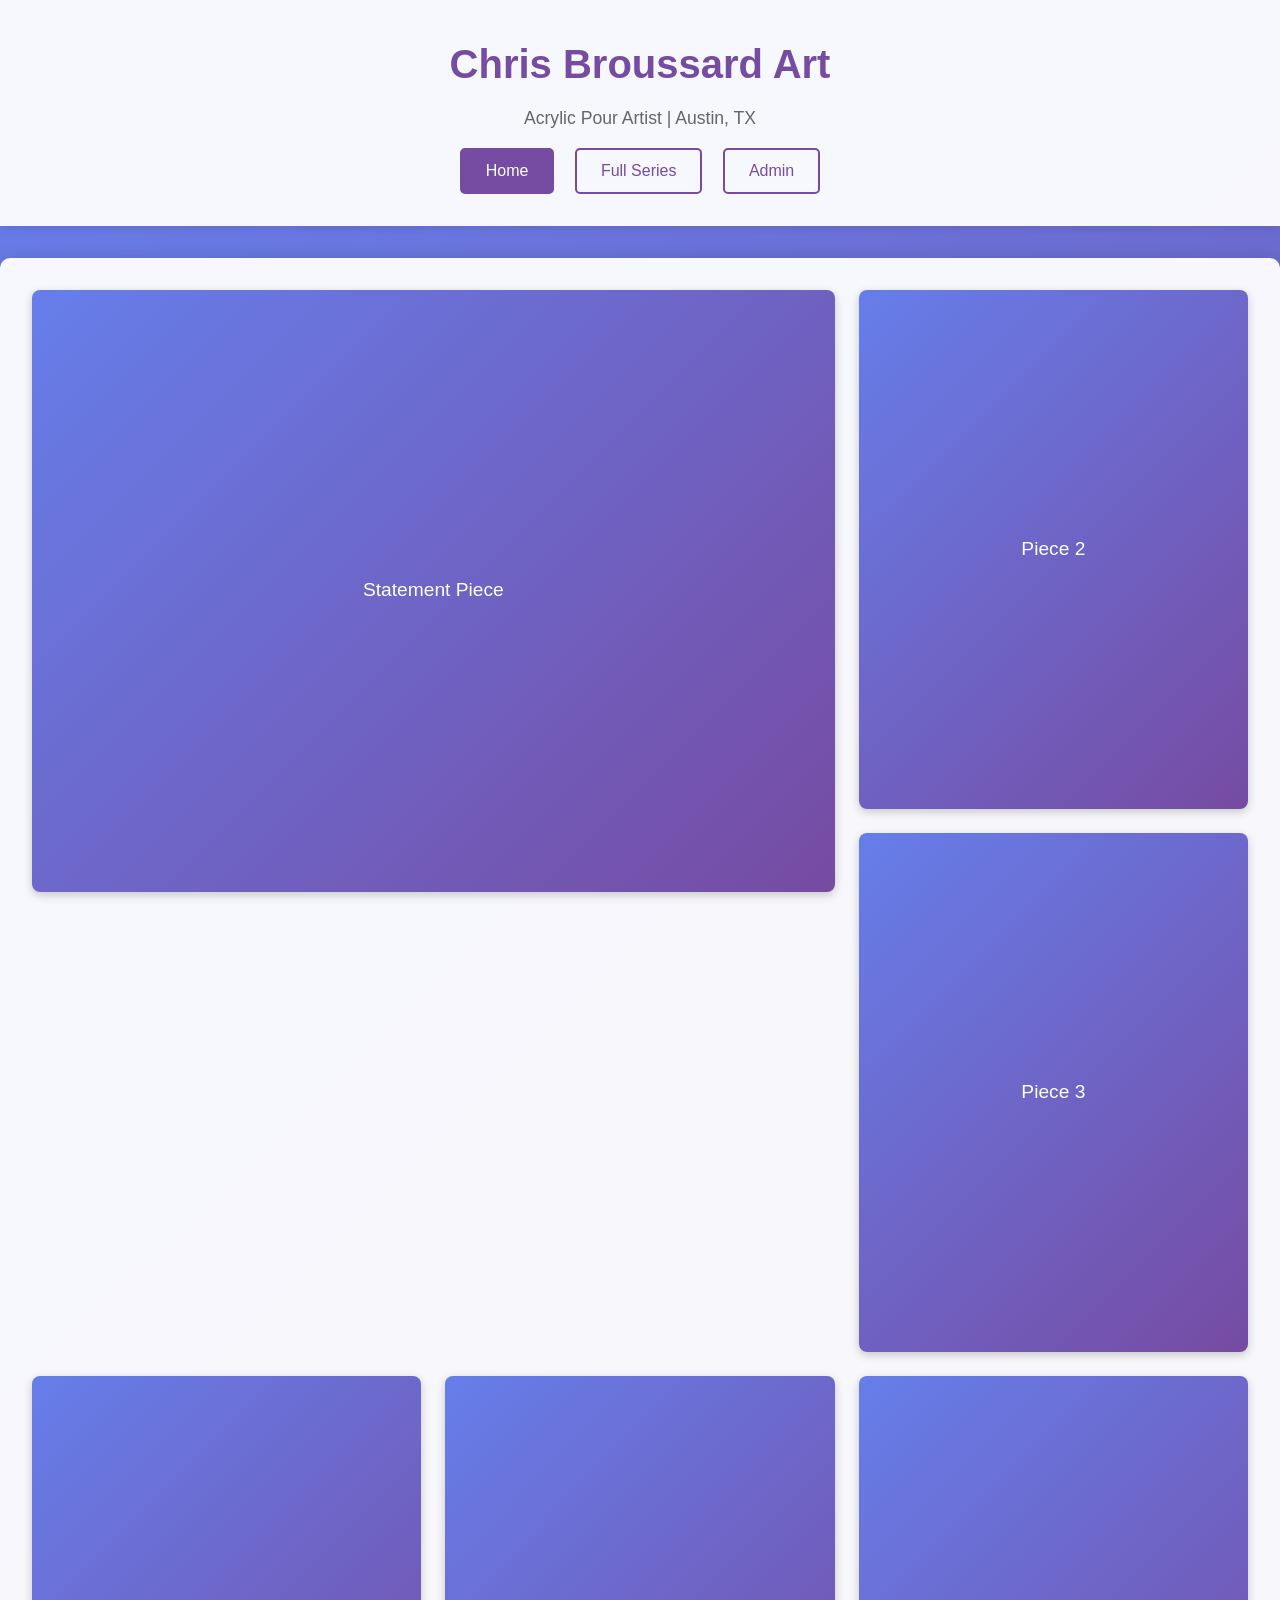
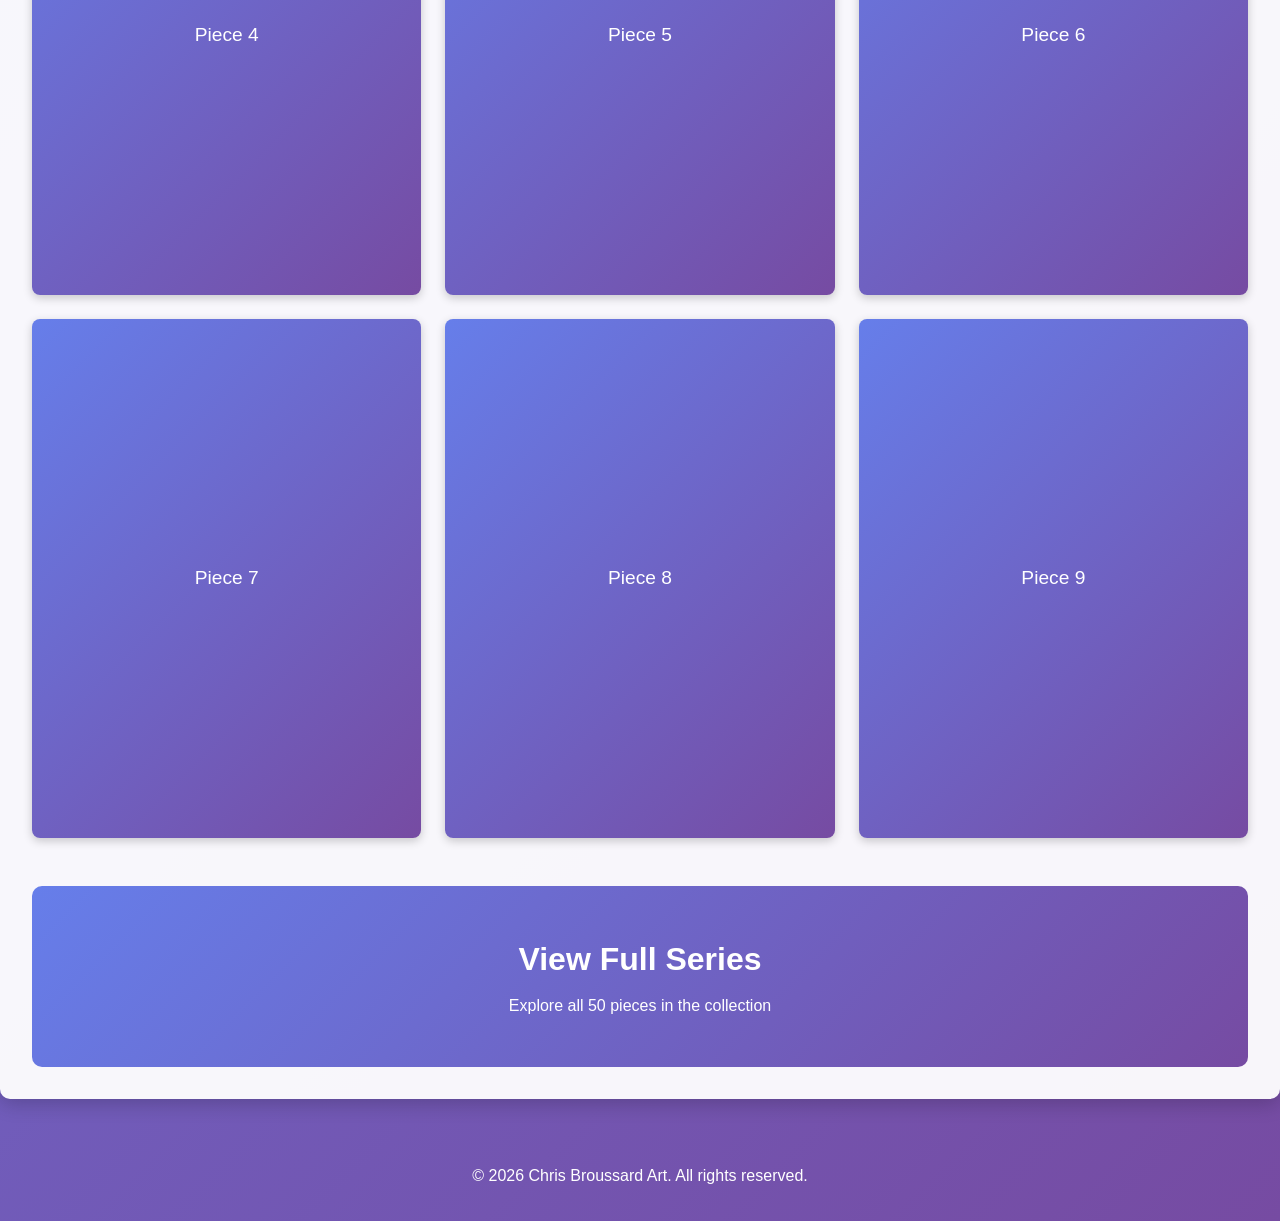
==== index.html @ 82be9b54 "Create complete art portfolio website with admin panel Co-authored-by: chriswbroussard-droid <238557" ====
<!DOCTYPE html>
<html lang="en">
<head>
    <meta charset="UTF-8">
    <meta name="viewport" content="width=device-width, initial-scale=1.0">
    <title>Chris Broussard Art - Acrylic Pours</title>
    <link rel="stylesheet" href="styles.css">
</head>
<body>
    <header>
        <h1>Chris Broussard Art</h1>
        <p class="subtitle">Acrylic Pour Artist | Austin, TX</p>
        <nav>
            <a href="index.html" class="active">Home</a>
            <a href="series.html">Full Series</a>
            <a href="admin.html">Admin</a>
        </nav>
    </header>

    <main class="landing-page">
        <section class="gallery">
            <!-- Statement piece - larger slot -->
            <div class="art-slot statement-piece" id="art-0">
                <div class="placeholder">
                    <span>Statement Piece</span>
                </div>
            </div>

            <!-- Eight regular slots -->
            <div class="art-slot" id="art-1">
                <div class="placeholder">
                    <span>Piece 2</span>
                </div>
            </div>
            <div class="art-slot" id="art-2">
                <div class="placeholder">
                    <span>Piece 3</span>
                </div>
            </div>
            <div class="art-slot" id="art-3">
                <div class="placeholder">
                    <span>Piece 4</span>
                </div>
            </div>
            <div class="art-slot" id="art-4">
                <div class="placeholder">
                    <span>Piece 5</span>
                </div>
            </div>
            <div class="art-slot" id="art-5">
                <div class="placeholder">
                    <span>Piece 6</span>
                </div>
            </div>
            <div class="art-slot" id="art-6">
                <div class="placeholder">
                    <span>Piece 7</span>
                </div>
            </div>
            <div class="art-slot" id="art-7">
                <div class="placeholder">
                    <span>Piece 8</span>
                </div>
            </div>
            <div class="art-slot" id="art-8">
                <div class="placeholder">
                    <span>Piece 9</span>
                </div>
            </div>
        </section>

        <section class="series-cta">
            <a href="series.html" class="series-link">
                <h2>View Full Series</h2>
                <p>Explore all 50 pieces in the collection</p>
            </a>
        </section>
    </main>

    <footer>
        <p>&copy; 2026 Chris Broussard Art. All rights reserved.</p>
    </footer>

    <script src="gallery.js"></script>
</body>
</html>
---- styles.css ----
/* Global Styles */
* {
    margin: 0;
    padding: 0;
    box-sizing: border-box;
}

body {
    font-family: 'Segoe UI', Tahoma, Geneva, Verdana, sans-serif;
    line-height: 1.6;
    color: #333;
    background: linear-gradient(135deg, #667eea 0%, #764ba2 100%);
    min-height: 100vh;
}

header {
    background: rgba(255, 255, 255, 0.95);
    padding: 2rem;
    text-align: center;
    box-shadow: 0 2px 10px rgba(0,0,0,0.1);
}

header h1 {
    font-size: 2.5rem;
    color: #764ba2;
    margin-bottom: 0.5rem;
}

header .subtitle {
    font-size: 1.1rem;
    color: #666;
    margin-bottom: 1rem;
}

nav {
    margin-top: 1rem;
}

nav a {
    display: inline-block;
    padding: 0.5rem 1.5rem;
    margin: 0 0.5rem;
    text-decoration: none;
    color: #764ba2;
    border: 2px solid #764ba2;
    border-radius: 5px;
    transition: all 0.3s ease;
}

nav a:hover,
nav a.active {
    background: #764ba2;
    color: white;
}

main {
    max-width: 1400px;
    margin: 2rem auto;
    padding: 2rem;
    background: rgba(255, 255, 255, 0.95);
    border-radius: 10px;
    box-shadow: 0 5px 20px rgba(0,0,0,0.2);
}

footer {
    text-align: center;
    padding: 2rem;
    color: white;
    margin-top: 2rem;
}

/* Landing Page Gallery */
.landing-page .gallery {
    display: grid;
    grid-template-columns: repeat(3, 1fr);
    gap: 1.5rem;
    margin-bottom: 2rem;
}

.art-slot {
    position: relative;
    aspect-ratio: 3/4;
    background: #f0f0f0;
    border-radius: 8px;
    overflow: hidden;
    box-shadow: 0 3px 10px rgba(0,0,0,0.2);
    transition: transform 0.3s ease;
    cursor: pointer;
}

.art-slot:hover {
    transform: translateY(-5px);
    box-shadow: 0 5px 20px rgba(0,0,0,0.3);
}

.art-slot.statement-piece {
    grid-column: 1 / 3;
    grid-row: 1 / 3;
    aspect-ratio: 4/3;
}

.art-slot img {
    width: 100%;
    height: 100%;
    object-fit: cover;
}

.art-slot .placeholder {
    width: 100%;
    height: 100%;
    display: flex;
    align-items: center;
    justify-content: center;
    background: linear-gradient(135deg, #667eea 0%, #764ba2 100%);
    color: white;
    font-size: 1.2rem;
}

.art-slot .art-info {
    position: absolute;
    bottom: 0;
    left: 0;
    right: 0;
    background: rgba(0,0,0,0.8);
    color: white;
    padding: 1rem;
    transform: translateY(100%);
    transition: transform 0.3s ease;
}

.art-slot:hover .art-info {
    transform: translateY(0);
}

.art-info h3 {
    font-size: 1.1rem;
    margin-bottom: 0.3rem;
}

.art-info p {
    font-size: 0.9rem;
    color: #ddd;
}

/* Series CTA */
.series-cta {
    text-align: center;
    margin-top: 3rem;
}

.series-link {
    display: block;
    padding: 3rem;
    background: linear-gradient(135deg, #667eea 0%, #764ba2 100%);
    color: white;
    text-decoration: none;
    border-radius: 10px;
    transition: transform 0.3s ease;
}

.series-link:hover {
    transform: scale(1.02);
}

.series-link h2 {
    font-size: 2rem;
    margin-bottom: 0.5rem;
}

/* Series Page */
.series-page h2 {
    text-align: center;
    color: #764ba2;
    margin-bottom: 2rem;
    font-size: 2rem;
}

.series-gallery {
    display: grid;
    grid-template-columns: repeat(5, 1fr);
    gap: 1rem;
}

.series-gallery .art-slot {
    aspect-ratio: 1;
}

/* Admin Page */
.login-section {
    max-width: 400px;
    margin: 0 auto;
}

.login-box {
    background: white;
    padding: 2rem;
    border-radius: 10px;
}

.login-box h2 {
    color: #764ba2;
    margin-bottom: 1.5rem;
    text-align: center;
}

.form-group {
    margin-bottom: 1.5rem;
}

.form-group label {
    display: block;
    margin-bottom: 0.5rem;
    color: #333;
    font-weight: 500;
}

.form-group input,
.form-group textarea,
.form-group select {
    width: 100%;
    padding: 0.75rem;
    border: 1px solid #ddd;
    border-radius: 5px;
    font-size: 1rem;
}

.form-group input:focus,
.form-group textarea:focus {
    outline: none;
    border-color: #764ba2;
}

.form-group small {
    display: block;
    margin-top: 0.5rem;
    color: #666;
    font-size: 0.85rem;
}

.form-row {
    display: grid;
    grid-template-columns: 1fr 1fr;
    gap: 1rem;
}

.btn-primary {
    width: 100%;
    padding: 1rem;
    background: #764ba2;
    color: white;
    border: none;
    border-radius: 5px;
    font-size: 1rem;
    cursor: pointer;
    transition: background 0.3s ease;
}

.btn-primary:hover {
    background: #667eea;
}

.btn-secondary {
    padding: 0.5rem 1.5rem;
    background: #666;
    color: white;
    border: none;
    border-radius: 5px;
    cursor: pointer;
    transition: background 0.3s ease;
}

.btn-secondary:hover {
    background: #444;
}

.error-message {
    color: #d32f2f;
    margin-top: 1rem;
    text-align: center;
}

.login-hint {
    text-align: center;
    margin-top: 1rem;
    color: #666;
    font-size: 0.9rem;
}

/* Admin Panel */
.admin-panel {
    max-width: 800px;
    margin: 0 auto;
}

.admin-header {
    display: flex;
    justify-content: space-between;
    align-items: center;
    margin-bottom: 2rem;
}

.admin-header h2 {
    color: #764ba2;
}

.upload-section {
    background: #f9f9f9;
    padding: 2rem;
    border-radius: 10px;
    margin-bottom: 2rem;
}

.image-preview {
    margin-top: 1rem;
    min-height: 200px;
    border: 2px dashed #ddd;
    border-radius: 5px;
    display: flex;
    align-items: center;
    justify-content: center;
}

.image-preview img {
    max-width: 100%;
    max-height: 300px;
    border-radius: 5px;
}

.manage-section h3 {
    color: #764ba2;
    margin-bottom: 1rem;
}

.art-list {
    display: grid;
    gap: 1rem;
}

.art-item {
    display: flex;
    gap: 1rem;
    padding: 1rem;
    background: #f9f9f9;
    border-radius: 8px;
    align-items: center;
}

.art-item img {
    width: 100px;
    height: 100px;
    object-fit: cover;
    border-radius: 5px;
}

.art-item-info {
    flex: 1;
}

.art-item-info h4 {
    color: #764ba2;
    margin-bottom: 0.3rem;
}

.art-item-info p {
    font-size: 0.9rem;
    color: #666;
}

.art-item-actions button {
    padding: 0.5rem 1rem;
    background: #d32f2f;
    color: white;
    border: none;
    border-radius: 5px;
    cursor: pointer;
    transition: background 0.3s ease;
}

.art-item-actions button:hover {
    background: #b71c1c;
}

/* Responsive Design */
@media (max-width: 1024px) {
    .series-gallery {
        grid-template-columns: repeat(4, 1fr);
    }
}

@media (max-width: 768px) {
    .landing-page .gallery {
        grid-template-columns: repeat(2, 1fr);
    }
    
    .art-slot.statement-piece {
        grid-column: 1 / 3;
        grid-row: 1 / 2;
    }
    
    .series-gallery {
        grid-template-columns: repeat(3, 1fr);
    }
    
    .form-row {
        grid-template-columns: 1fr;
    }
}

@media (max-width: 480px) {
    .landing-page .gallery {
        grid-template-columns: 1fr;
    }
    
    .art-slot.statement-piece {
        grid-column: 1;
        grid-row: auto;
    }
    
    .series-gallery {
        grid-template-columns: repeat(2, 1fr);
    }
}
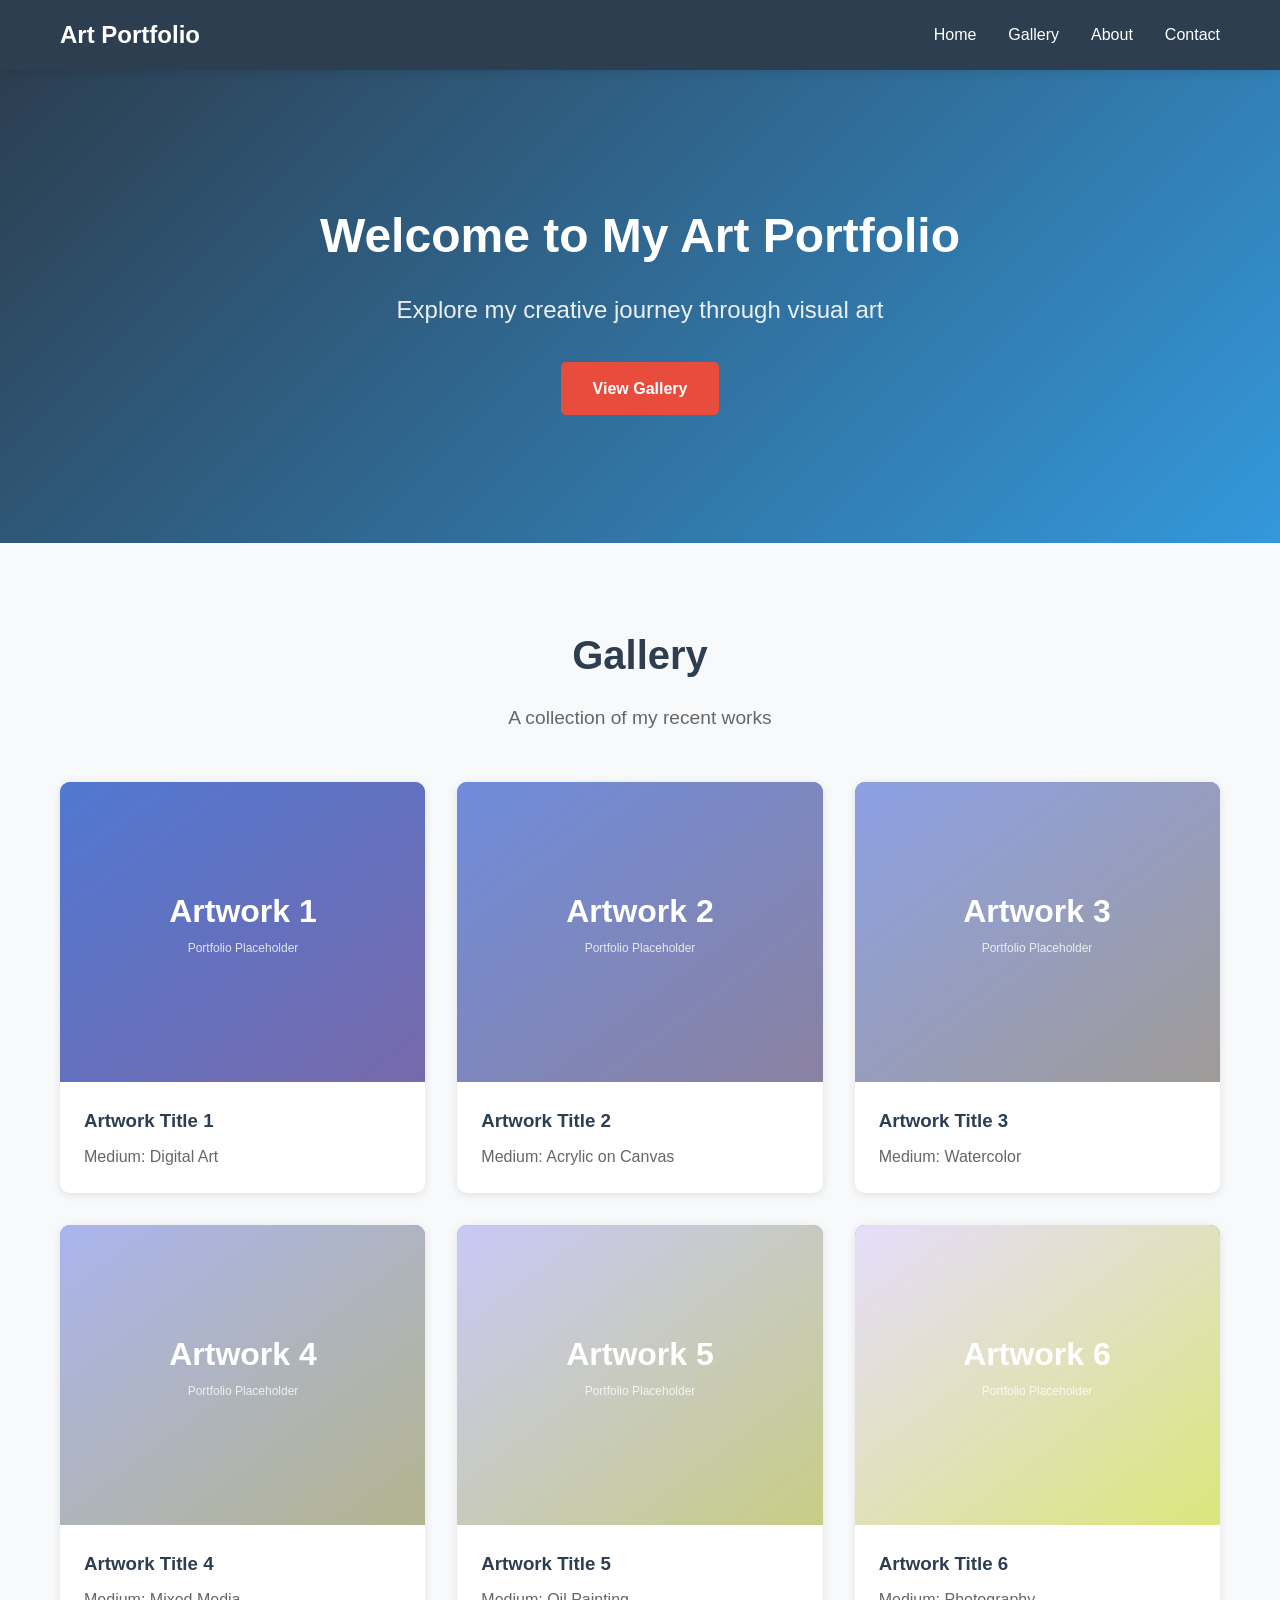
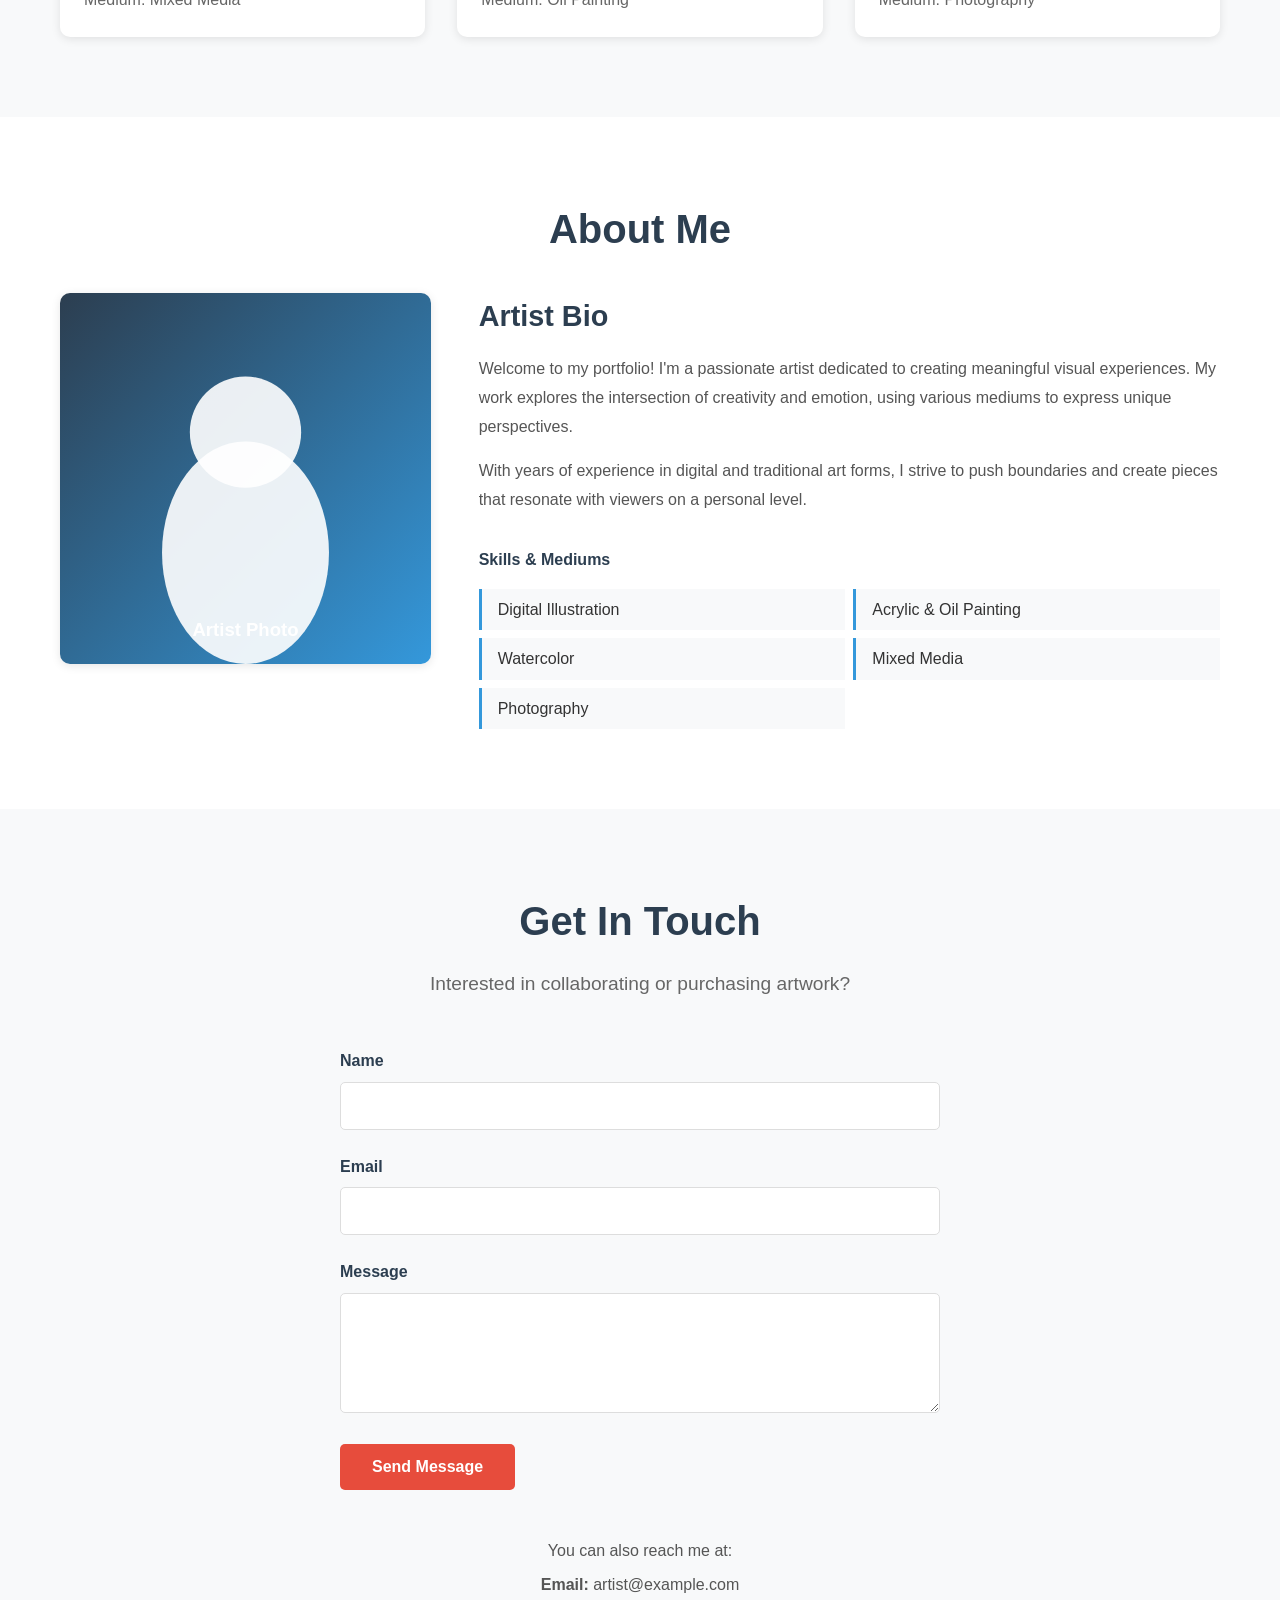
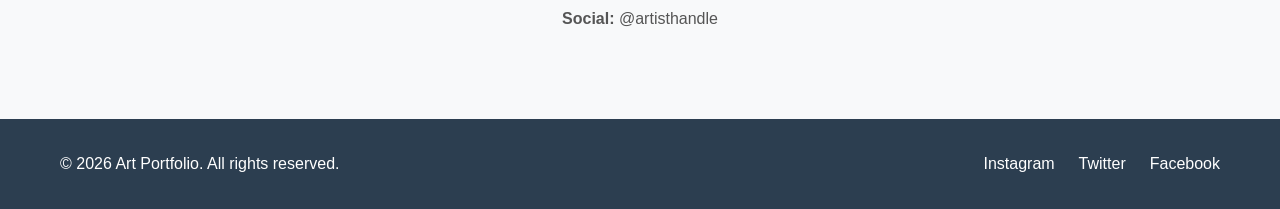
==== commit a0af473f: "Add core HTML website components for portfolio Co-authored-by: chriswbroussard-droid <238557267+chri" ====
--- a/index.html
+++ b/index.html
@@ -3,84 +3,174 @@
 <head>
     <meta charset="UTF-8">
     <meta name="viewport" content="width=device-width, initial-scale=1.0">
-    <title>Chris Broussard Art - Acrylic Pours</title>
+    <meta name="description" content="Artist Portfolio - Showcasing creative artwork and projects">
+    <meta name="author" content="Artist Name">
+    <meta name="keywords" content="art, portfolio, gallery, artwork, artist">
+    <title>Art Portfolio</title>
     <link rel="stylesheet" href="styles.css">
+    <link rel="icon" type="image/svg+xml" href="favicon.svg">
 </head>
 <body>
-    <header>
-        <h1>Chris Broussard Art</h1>
-        <p class="subtitle">Acrylic Pour Artist | Austin, TX</p>
-        <nav>
-            <a href="index.html" class="active">Home</a>
-            <a href="series.html">Full Series</a>
-            <a href="admin.html">Admin</a>
-        </nav>
-    </header>
+    <!-- Navigation -->
+    <nav class="navbar">
+        <div class="container">
+            <div class="nav-brand">
+                <h1>Art Portfolio</h1>
+            </div>
+            <button class="nav-toggle" id="navToggle" aria-label="Toggle navigation">
+                <span></span>
+                <span></span>
+                <span></span>
+            </button>
+            <ul class="nav-menu" id="navMenu">
+                <li><a href="#home" class="nav-link">Home</a></li>
+                <li><a href="#gallery" class="nav-link">Gallery</a></li>
+                <li><a href="#about" class="nav-link">About</a></li>
+                <li><a href="#contact" class="nav-link">Contact</a></li>
+            </ul>
+        </div>
+    </nav>
 
-    <main class="landing-page">
-        <section class="gallery">
-            <!-- Statement piece - larger slot -->
-            <div class="art-slot statement-piece" id="art-0">
-                <div class="placeholder">
-                    <span>Statement Piece</span>
+    <!-- Hero Section -->
+    <section id="home" class="hero">
+        <div class="hero-content">
+            <h2 class="hero-title">Welcome to My Art Portfolio</h2>
+            <p class="hero-subtitle">Explore my creative journey through visual art</p>
+            <a href="#gallery" class="btn btn-primary">View Gallery</a>
+        </div>
+    </section>
+
+    <!-- Gallery Section -->
+    <section id="gallery" class="gallery">
+        <div class="container">
+            <h2 class="section-title">Gallery</h2>
+            <p class="section-subtitle">A collection of my recent works</p>
+            <div class="gallery-grid">
+                <div class="gallery-item">
+                    <div class="gallery-image">
+                        <img src="images/placeholder1.svg" alt="Artwork 1" loading="lazy">
+                    </div>
+                    <div class="gallery-info">
+                        <h3>Artwork Title 1</h3>
+                        <p>Medium: Digital Art</p>
+                    </div>
+                </div>
+                <div class="gallery-item">
+                    <div class="gallery-image">
+                        <img src="images/placeholder2.svg" alt="Artwork 2" loading="lazy">
+                    </div>
+                    <div class="gallery-info">
+                        <h3>Artwork Title 2</h3>
+                        <p>Medium: Acrylic on Canvas</p>
+                    </div>
+                </div>
+                <div class="gallery-item">
+                    <div class="gallery-image">
+                        <img src="images/placeholder3.svg" alt="Artwork 3" loading="lazy">
+                    </div>
+                    <div class="gallery-info">
+                        <h3>Artwork Title 3</h3>
+                        <p>Medium: Watercolor</p>
+                    </div>
+                </div>
+                <div class="gallery-item">
+                    <div class="gallery-image">
+                        <img src="images/placeholder4.svg" alt="Artwork 4" loading="lazy">
+                    </div>
+                    <div class="gallery-info">
+                        <h3>Artwork Title 4</h3>
+                        <p>Medium: Mixed Media</p>
+                    </div>
+                </div>
+                <div class="gallery-item">
+                    <div class="gallery-image">
+                        <img src="images/placeholder5.svg" alt="Artwork 5" loading="lazy">
+                    </div>
+                    <div class="gallery-info">
+                        <h3>Artwork Title 5</h3>
+                        <p>Medium: Oil Painting</p>
+                    </div>
+                </div>
+                <div class="gallery-item">
+                    <div class="gallery-image">
+                        <img src="images/placeholder6.svg" alt="Artwork 6" loading="lazy">
+                    </div>
+                    <div class="gallery-info">
+                        <h3>Artwork Title 6</h3>
+                        <p>Medium: Photography</p>
+                    </div>
                 </div>
             </div>
+        </div>
+    </section>
 
-            <!-- Eight regular slots -->
-            <div class="art-slot" id="art-1">
-                <div class="placeholder">
-                    <span>Piece 2</span>
+    <!-- About Section -->
+    <section id="about" class="about">
+        <div class="container">
+            <h2 class="section-title">About Me</h2>
+            <div class="about-content">
+                <div class="about-image">
+                    <img src="images/artist-photo.svg" alt="Artist Photo">
+                </div>
+                <div class="about-text">
+                    <h3>Artist Bio</h3>
+                    <p>Welcome to my portfolio! I'm a passionate artist dedicated to creating meaningful visual experiences. My work explores the intersection of creativity and emotion, using various mediums to express unique perspectives.</p>
+                    <p>With years of experience in digital and traditional art forms, I strive to push boundaries and create pieces that resonate with viewers on a personal level.</p>
+                    <div class="about-skills">
+                        <h4>Skills & Mediums</h4>
+                        <ul>
+                            <li>Digital Illustration</li>
+                            <li>Acrylic & Oil Painting</li>
+                            <li>Watercolor</li>
+                            <li>Mixed Media</li>
+                            <li>Photography</li>
+                        </ul>
+                    </div>
                 </div>
             </div>
-            <div class="art-slot" id="art-2">
-                <div class="placeholder">
-                    <span>Piece 3</span>
+        </div>
+    </section>
+
+    <!-- Contact Section -->
+    <section id="contact" class="contact">
+        <div class="container">
+            <h2 class="section-title">Get In Touch</h2>
+            <p class="section-subtitle">Interested in collaborating or purchasing artwork?</p>
+            <form class="contact-form" id="contactForm">
+                <div class="form-group">
+                    <label for="name">Name</label>
+                    <input type="text" id="name" name="name" required>
                 </div>
+                <div class="form-group">
+                    <label for="email">Email</label>
+                    <input type="email" id="email" name="email" required>
+                </div>
+                <div class="form-group">
+                    <label for="message">Message</label>
+                    <textarea id="message" name="message" rows="5" required></textarea>
+                </div>
+                <button type="submit" class="btn btn-primary">Send Message</button>
+            </form>
+            <div class="contact-info">
+                <p>You can also reach me at:</p>
+                <p><strong>Email:</strong> artist@example.com</p>
+                <p><strong>Social:</strong> @artisthandle</p>
             </div>
-            <div class="art-slot" id="art-3">
-                <div class="placeholder">
-                    <span>Piece 4</span>
-                </div>
+        </div>
+    </section>
+
+    <!-- Footer -->
+    <footer class="footer">
+        <div class="container">
+            <p>&copy; 2026 Art Portfolio. All rights reserved.</p>
+            <div class="social-links">
+                <a href="#" aria-label="Instagram">Instagram</a>
+                <a href="#" aria-label="Twitter">Twitter</a>
+                <a href="#" aria-label="Facebook">Facebook</a>
             </div>
-            <div class="art-slot" id="art-4">
-                <div class="placeholder">
-                    <span>Piece 5</span>
-                </div>
-            </div>
-            <div class="art-slot" id="art-5">
-                <div class="placeholder">
-                    <span>Piece 6</span>
-                </div>
-            </div>
-            <div class="art-slot" id="art-6">
-                <div class="placeholder">
-                    <span>Piece 7</span>
-                </div>
-            </div>
-            <div class="art-slot" id="art-7">
-                <div class="placeholder">
-                    <span>Piece 8</span>
-                </div>
-            </div>
-            <div class="art-slot" id="art-8">
-                <div class="placeholder">
-                    <span>Piece 9</span>
-                </div>
-            </div>
-        </section>
-
-        <section class="series-cta">
-            <a href="series.html" class="series-link">
-                <h2>View Full Series</h2>
-                <p>Explore all 50 pieces in the collection</p>
-            </a>
-        </section>
-    </main>
-
-    <footer>
-        <p>&copy; 2026 Chris Broussard Art. All rights reserved.</p>
+        </div>
     </footer>
 
-    <script src="gallery.js"></script>
+    <script src="script.js"></script>
 </body>
 </html>
--- a/styles.css
+++ b/styles.css
@@ -1,206 +1,294 @@
-/* Global Styles */
+/* ===== CSS Variables ===== */
+:root {
+    --primary-color: #2c3e50;
+    --secondary-color: #3498db;
+    --accent-color: #e74c3c;
+    --text-color: #333;
+    --light-bg: #f8f9fa;
+    --white: #ffffff;
+    --border-color: #ddd;
+    --shadow: 0 2px 10px rgba(0, 0, 0, 0.1);
+    --transition: all 0.3s ease;
+}
+
+/* ===== Reset & Base Styles ===== */
 * {
     margin: 0;
     padding: 0;
     box-sizing: border-box;
 }
 
+html {
+    scroll-behavior: smooth;
+}
+
 body {
     font-family: 'Segoe UI', Tahoma, Geneva, Verdana, sans-serif;
     line-height: 1.6;
-    color: #333;
+    color: var(--text-color);
+    background-color: var(--white);
+}
+
+img {
+    max-width: 100%;
+    height: auto;
+    display: block;
+}
+
+a {
+    text-decoration: none;
+    color: inherit;
+}
+
+/* ===== Container ===== */
+.container {
+    max-width: 1200px;
+    margin: 0 auto;
+    padding: 0 20px;
+}
+
+/* ===== Navigation ===== */
+.navbar {
+    background-color: var(--primary-color);
+    color: var(--white);
+    padding: 1rem 0;
+    position: sticky;
+    top: 0;
+    z-index: 1000;
+    box-shadow: var(--shadow);
+}
+
+.navbar .container {
+    display: flex;
+    justify-content: space-between;
+    align-items: center;
+}
+
+.nav-brand h1 {
+    font-size: 1.5rem;
+    font-weight: 600;
+}
+
+.nav-menu {
+    display: flex;
+    list-style: none;
+    gap: 2rem;
+}
+
+.nav-link {
+    color: var(--white);
+    font-weight: 500;
+    transition: var(--transition);
+}
+
+.nav-link:hover {
+    color: var(--secondary-color);
+}
+
+.nav-toggle {
+    display: none;
+    flex-direction: column;
+    background: none;
+    border: none;
+    cursor: pointer;
+    padding: 0.5rem;
+}
+
+.nav-toggle span {
+    width: 25px;
+    height: 3px;
+    background-color: var(--white);
+    margin: 3px 0;
+    transition: var(--transition);
+}
+
+/* ===== Hero Section ===== */
+.hero {
+    background: linear-gradient(135deg, var(--primary-color), var(--secondary-color));
+    color: var(--white);
+    padding: 8rem 0;
+    text-align: center;
+}
+
+.hero-content {
+    max-width: 800px;
+    margin: 0 auto;
+    padding: 0 20px;
+}
+
+.hero-title {
+    font-size: 3rem;
+    margin-bottom: 1rem;
+    font-weight: 700;
+}
+
+.hero-subtitle {
+    font-size: 1.5rem;
+    margin-bottom: 2rem;
+    opacity: 0.9;
+}
+
+/* ===== Buttons ===== */
+.btn {
+    display: inline-block;
+    padding: 0.875rem 2rem;
+    border-radius: 5px;
+    font-weight: 600;
+    transition: var(--transition);
+    cursor: pointer;
+    border: none;
+    font-size: 1rem;
+}
+
+.btn-primary {
+    background-color: var(--accent-color);
+    color: var(--white);
+}
+
+.btn-primary:hover {
+    background-color: #c0392b;
+    transform: translateY(-2px);
+    box-shadow: 0 4px 12px rgba(231, 76, 60, 0.3);
+}
+
+/* ===== Section Styles ===== */
+section {
+    padding: 5rem 0;
+}
+
+.section-title {
+    font-size: 2.5rem;
+    text-align: center;
+    margin-bottom: 1rem;
+    color: var(--primary-color);
+}
+
+.section-subtitle {
+    text-align: center;
+    font-size: 1.2rem;
+    color: #666;
+    margin-bottom: 3rem;
+}
+
+/* ===== Gallery Section ===== */
+.gallery {
+    background-color: var(--light-bg);
+}
+
+.gallery-grid {
+    display: grid;
+    grid-template-columns: repeat(auto-fit, minmax(300px, 1fr));
+    gap: 2rem;
+    margin-top: 2rem;
+}
+
+.gallery-item {
+    background-color: var(--white);
+    border-radius: 10px;
+    overflow: hidden;
+    box-shadow: var(--shadow);
+    transition: var(--transition);
+}
+
+.gallery-item:hover {
+    transform: translateY(-10px);
+    box-shadow: 0 8px 20px rgba(0, 0, 0, 0.15);
+}
+
+.gallery-image {
+    width: 100%;
+    height: 300px;
     background: linear-gradient(135deg, #667eea 0%, #764ba2 100%);
-    min-height: 100vh;
-}
-
-header {
-    background: rgba(255, 255, 255, 0.95);
-    padding: 2rem;
-    text-align: center;
-    box-shadow: 0 2px 10px rgba(0,0,0,0.1);
-}
-
-header h1 {
-    font-size: 2.5rem;
-    color: #764ba2;
-    margin-bottom: 0.5rem;
-}
-
-header .subtitle {
-    font-size: 1.1rem;
-    color: #666;
-    margin-bottom: 1rem;
-}
-
-nav {
-    margin-top: 1rem;
-}
-
-nav a {
-    display: inline-block;
-    padding: 0.5rem 1.5rem;
-    margin: 0 0.5rem;
-    text-decoration: none;
-    color: #764ba2;
-    border: 2px solid #764ba2;
-    border-radius: 5px;
-    transition: all 0.3s ease;
-}
-
-nav a:hover,
-nav a.active {
-    background: #764ba2;
-    color: white;
-}
-
-main {
-    max-width: 1400px;
-    margin: 2rem auto;
-    padding: 2rem;
-    background: rgba(255, 255, 255, 0.95);
-    border-radius: 10px;
-    box-shadow: 0 5px 20px rgba(0,0,0,0.2);
-}
-
-footer {
-    text-align: center;
-    padding: 2rem;
-    color: white;
-    margin-top: 2rem;
-}
-
-/* Landing Page Gallery */
-.landing-page .gallery {
-    display: grid;
-    grid-template-columns: repeat(3, 1fr);
-    gap: 1.5rem;
-    margin-bottom: 2rem;
-}
-
-.art-slot {
-    position: relative;
-    aspect-ratio: 3/4;
-    background: #f0f0f0;
-    border-radius: 8px;
+    display: flex;
+    align-items: center;
+    justify-content: center;
     overflow: hidden;
-    box-shadow: 0 3px 10px rgba(0,0,0,0.2);
-    transition: transform 0.3s ease;
-    cursor: pointer;
-}
-
-.art-slot:hover {
-    transform: translateY(-5px);
-    box-shadow: 0 5px 20px rgba(0,0,0,0.3);
-}
-
-.art-slot.statement-piece {
-    grid-column: 1 / 3;
-    grid-row: 1 / 3;
-    aspect-ratio: 4/3;
-}
-
-.art-slot img {
+}
+
+.gallery-image img {
     width: 100%;
     height: 100%;
     object-fit: cover;
 }
 
-.art-slot .placeholder {
+.gallery-info {
+    padding: 1.5rem;
+}
+
+.gallery-info h3 {
+    color: var(--primary-color);
+    margin-bottom: 0.5rem;
+}
+
+.gallery-info p {
+    color: #666;
+}
+
+/* ===== About Section ===== */
+.about-content {
+    display: grid;
+    grid-template-columns: 1fr 2fr;
+    gap: 3rem;
+    align-items: start;
+    margin-top: 2rem;
+}
+
+.about-image {
     width: 100%;
-    height: 100%;
-    display: flex;
-    align-items: center;
-    justify-content: center;
-    background: linear-gradient(135deg, #667eea 0%, #764ba2 100%);
-    color: white;
-    font-size: 1.2rem;
-}
-
-.art-slot .art-info {
-    position: absolute;
-    bottom: 0;
-    left: 0;
-    right: 0;
-    background: rgba(0,0,0,0.8);
-    color: white;
-    padding: 1rem;
-    transform: translateY(100%);
-    transition: transform 0.3s ease;
-}
-
-.art-slot:hover .art-info {
-    transform: translateY(0);
-}
-
-.art-info h3 {
-    font-size: 1.1rem;
-    margin-bottom: 0.3rem;
-}
-
-.art-info p {
-    font-size: 0.9rem;
-    color: #ddd;
-}
-
-/* Series CTA */
-.series-cta {
-    text-align: center;
-    margin-top: 3rem;
-}
-
-.series-link {
+    border-radius: 10px;
+    overflow: hidden;
+    box-shadow: var(--shadow);
+}
+
+.about-image img {
+    width: 100%;
+    height: auto;
     display: block;
-    padding: 3rem;
-    background: linear-gradient(135deg, #667eea 0%, #764ba2 100%);
-    color: white;
-    text-decoration: none;
-    border-radius: 10px;
-    transition: transform 0.3s ease;
-}
-
-.series-link:hover {
-    transform: scale(1.02);
-}
-
-.series-link h2 {
-    font-size: 2rem;
-    margin-bottom: 0.5rem;
-}
-
-/* Series Page */
-.series-page h2 {
-    text-align: center;
-    color: #764ba2;
-    margin-bottom: 2rem;
-    font-size: 2rem;
-}
-
-.series-gallery {
+}
+
+.about-text h3 {
+    color: var(--primary-color);
+    font-size: 1.8rem;
+    margin-bottom: 1rem;
+}
+
+.about-text p {
+    margin-bottom: 1rem;
+    color: #555;
+    line-height: 1.8;
+}
+
+.about-skills {
+    margin-top: 2rem;
+}
+
+.about-skills h4 {
+    color: var(--primary-color);
+    margin-bottom: 1rem;
+}
+
+.about-skills ul {
+    list-style: none;
     display: grid;
-    grid-template-columns: repeat(5, 1fr);
-    gap: 1rem;
-}
-
-.series-gallery .art-slot {
-    aspect-ratio: 1;
-}
-
-/* Admin Page */
-.login-section {
-    max-width: 400px;
-    margin: 0 auto;
-}
-
-.login-box {
-    background: white;
-    padding: 2rem;
-    border-radius: 10px;
-}
-
-.login-box h2 {
-    color: #764ba2;
-    margin-bottom: 1.5rem;
-    text-align: center;
+    grid-template-columns: repeat(2, 1fr);
+    gap: 0.5rem;
+}
+
+.about-skills li {
+    padding: 0.5rem;
+    background-color: var(--light-bg);
+    border-left: 3px solid var(--secondary-color);
+    padding-left: 1rem;
+}
+
+/* ===== Contact Section ===== */
+.contact {
+    background-color: var(--light-bg);
+}
+
+.contact-form {
+    max-width: 600px;
+    margin: 0 auto 3rem;
 }
 
 .form-group {
@@ -210,213 +298,137 @@
 .form-group label {
     display: block;
     margin-bottom: 0.5rem;
-    color: #333;
-    font-weight: 500;
+    color: var(--primary-color);
+    font-weight: 600;
 }
 
 .form-group input,
-.form-group textarea,
-.form-group select {
+.form-group textarea {
     width: 100%;
-    padding: 0.75rem;
-    border: 1px solid #ddd;
+    padding: 0.875rem;
+    border: 1px solid var(--border-color);
     border-radius: 5px;
     font-size: 1rem;
+    font-family: inherit;
+    transition: var(--transition);
 }
 
 .form-group input:focus,
 .form-group textarea:focus {
     outline: none;
-    border-color: #764ba2;
-}
-
-.form-group small {
-    display: block;
-    margin-top: 0.5rem;
-    color: #666;
-    font-size: 0.85rem;
-}
-
-.form-row {
-    display: grid;
-    grid-template-columns: 1fr 1fr;
-    gap: 1rem;
-}
-
-.btn-primary {
-    width: 100%;
-    padding: 1rem;
-    background: #764ba2;
-    color: white;
-    border: none;
-    border-radius: 5px;
-    font-size: 1rem;
-    cursor: pointer;
-    transition: background 0.3s ease;
-}
-
-.btn-primary:hover {
-    background: #667eea;
-}
-
-.btn-secondary {
-    padding: 0.5rem 1.5rem;
-    background: #666;
-    color: white;
-    border: none;
-    border-radius: 5px;
-    cursor: pointer;
-    transition: background 0.3s ease;
-}
-
-.btn-secondary:hover {
-    background: #444;
-}
-
-.error-message {
-    color: #d32f2f;
-    margin-top: 1rem;
+    border-color: var(--secondary-color);
+    box-shadow: 0 0 0 3px rgba(52, 152, 219, 0.1);
+}
+
+.contact-info {
     text-align: center;
-}
-
-.login-hint {
+    color: #555;
+}
+
+.contact-info p {
+    margin: 0.5rem 0;
+}
+
+/* ===== Footer ===== */
+.footer {
+    background-color: var(--primary-color);
+    color: var(--white);
+    padding: 2rem 0;
     text-align: center;
-    margin-top: 1rem;
-    color: #666;
-    font-size: 0.9rem;
-}
-
-/* Admin Panel */
-.admin-panel {
-    max-width: 800px;
-    margin: 0 auto;
-}
-
-.admin-header {
+}
+
+.footer .container {
     display: flex;
     justify-content: space-between;
     align-items: center;
-    margin-bottom: 2rem;
-}
-
-.admin-header h2 {
-    color: #764ba2;
-}
-
-.upload-section {
-    background: #f9f9f9;
-    padding: 2rem;
-    border-radius: 10px;
-    margin-bottom: 2rem;
-}
-
-.image-preview {
-    margin-top: 1rem;
-    min-height: 200px;
-    border: 2px dashed #ddd;
-    border-radius: 5px;
+}
+
+.social-links {
     display: flex;
-    align-items: center;
-    justify-content: center;
-}
-
-.image-preview img {
-    max-width: 100%;
-    max-height: 300px;
-    border-radius: 5px;
-}
-
-.manage-section h3 {
-    color: #764ba2;
-    margin-bottom: 1rem;
-}
-
-.art-list {
-    display: grid;
-    gap: 1rem;
-}
-
-.art-item {
-    display: flex;
-    gap: 1rem;
-    padding: 1rem;
-    background: #f9f9f9;
-    border-radius: 8px;
-    align-items: center;
-}
-
-.art-item img {
-    width: 100px;
-    height: 100px;
-    object-fit: cover;
-    border-radius: 5px;
-}
-
-.art-item-info {
-    flex: 1;
-}
-
-.art-item-info h4 {
-    color: #764ba2;
-    margin-bottom: 0.3rem;
-}
-
-.art-item-info p {
-    font-size: 0.9rem;
-    color: #666;
-}
-
-.art-item-actions button {
-    padding: 0.5rem 1rem;
-    background: #d32f2f;
-    color: white;
-    border: none;
-    border-radius: 5px;
-    cursor: pointer;
-    transition: background 0.3s ease;
-}
-
-.art-item-actions button:hover {
-    background: #b71c1c;
-}
-
-/* Responsive Design */
-@media (max-width: 1024px) {
-    .series-gallery {
-        grid-template-columns: repeat(4, 1fr);
-    }
-}
-
+    gap: 1.5rem;
+}
+
+.social-links a {
+    color: var(--white);
+    transition: var(--transition);
+}
+
+.social-links a:hover {
+    color: var(--secondary-color);
+}
+
+/* ===== Responsive Design ===== */
 @media (max-width: 768px) {
-    .landing-page .gallery {
-        grid-template-columns: repeat(2, 1fr);
-    }
-    
-    .art-slot.statement-piece {
-        grid-column: 1 / 3;
-        grid-row: 1 / 2;
-    }
-    
-    .series-gallery {
-        grid-template-columns: repeat(3, 1fr);
-    }
-    
-    .form-row {
+    .nav-menu {
+        position: absolute;
+        top: 100%;
+        left: 0;
+        width: 100%;
+        background-color: var(--primary-color);
+        flex-direction: column;
+        padding: 1rem 0;
+        gap: 0;
+        transform: translateX(-100%);
+        transition: var(--transition);
+    }
+
+    .nav-menu.active {
+        transform: translateX(0);
+    }
+
+    .nav-menu li {
+        padding: 0.5rem 0;
+        text-align: center;
+    }
+
+    .nav-toggle {
+        display: flex;
+    }
+
+    .hero-title {
+        font-size: 2rem;
+    }
+
+    .hero-subtitle {
+        font-size: 1.2rem;
+    }
+
+    .section-title {
+        font-size: 2rem;
+    }
+
+    .gallery-grid {
         grid-template-columns: 1fr;
     }
+
+    .about-content {
+        grid-template-columns: 1fr;
+    }
+
+    .footer .container {
+        flex-direction: column;
+        gap: 1rem;
+    }
+
+    .about-skills ul {
+        grid-template-columns: 1fr;
+    }
 }
 
 @media (max-width: 480px) {
-    .landing-page .gallery {
-        grid-template-columns: 1fr;
-    }
-    
-    .art-slot.statement-piece {
-        grid-column: 1;
-        grid-row: auto;
-    }
-    
-    .series-gallery {
-        grid-template-columns: repeat(2, 1fr);
-    }
-}
+    .hero {
+        padding: 4rem 0;
+    }
+
+    .hero-title {
+        font-size: 1.75rem;
+    }
+
+    .hero-subtitle {
+        font-size: 1rem;
+    }
+
+    section {
+        padding: 3rem 0;
+    }
+}
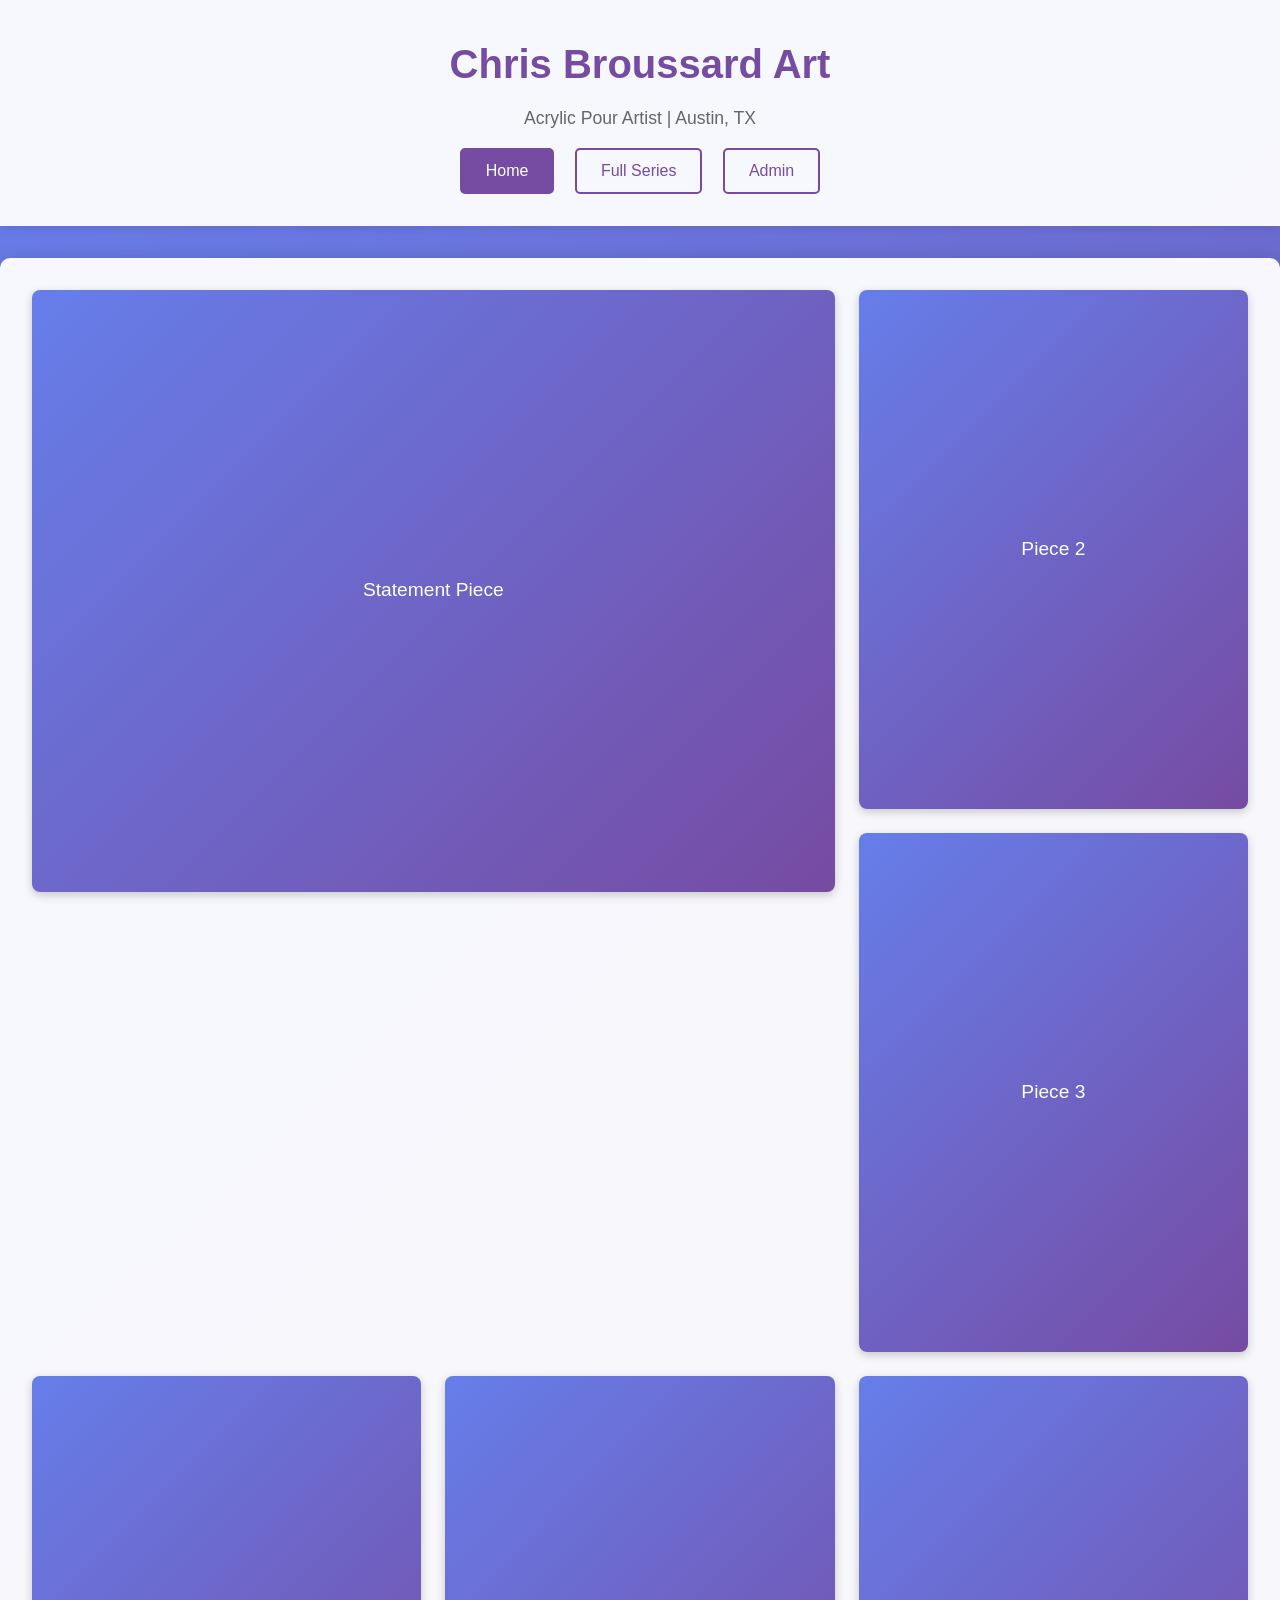
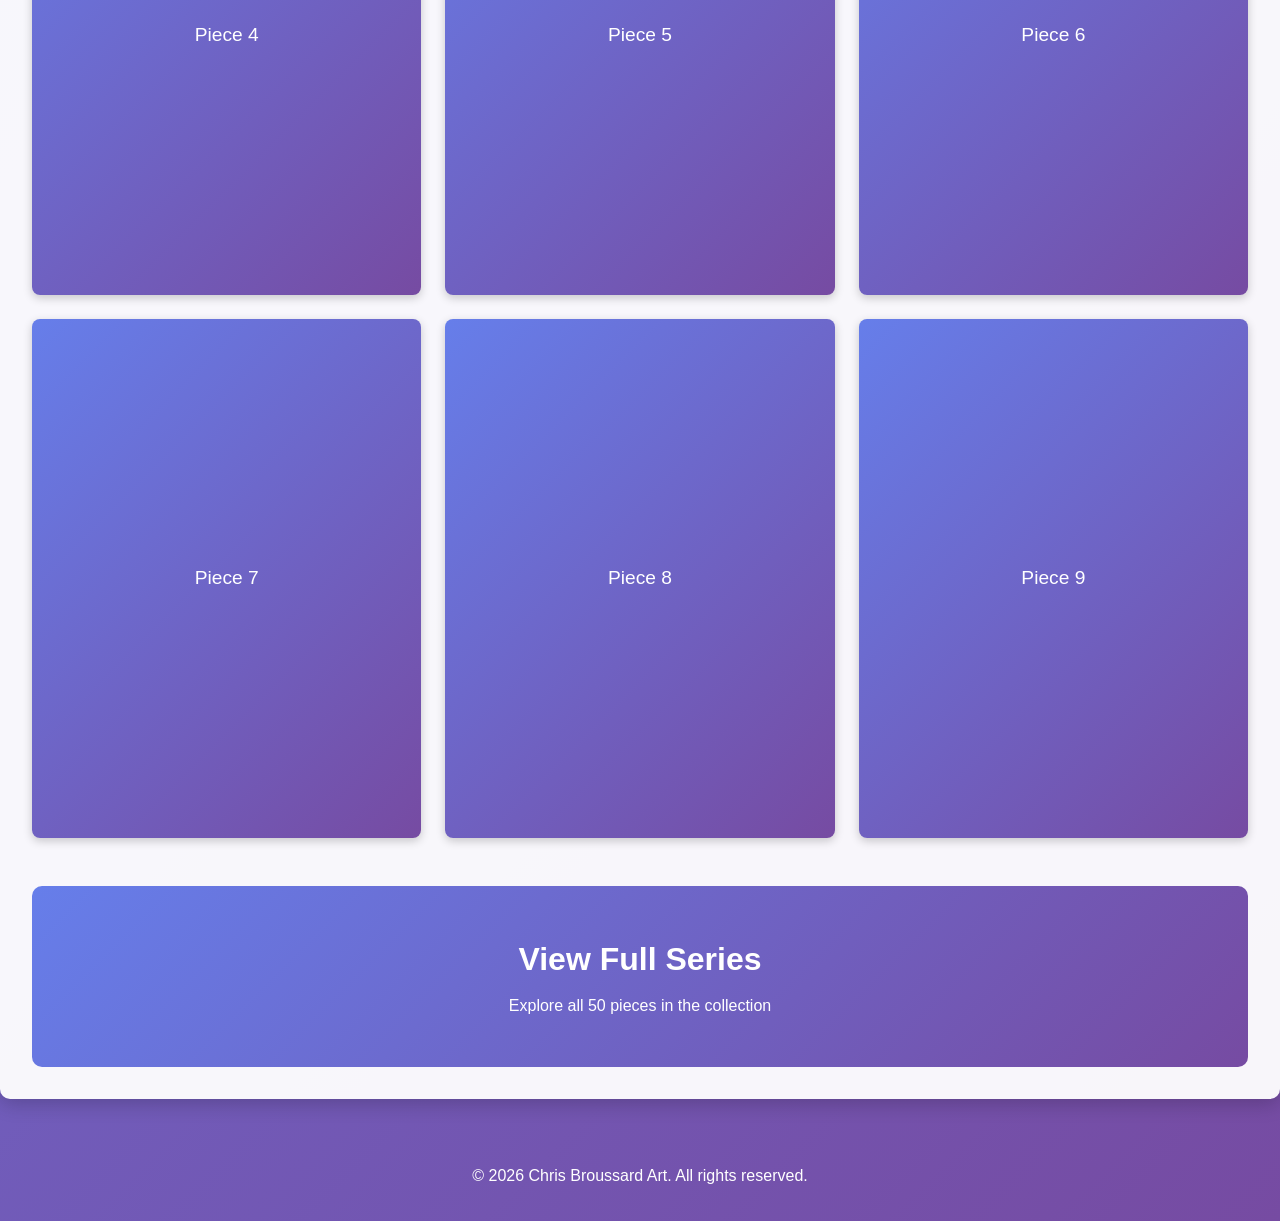
==== commit d46a9295: "Merge 06737d017a0021fc9d08afbd71b1873208414437 into 00eb7d0eea1d7d0c19e3880c205a30a3ca23a524" ====
--- a/index.html
+++ b/index.html
@@ -3,174 +3,84 @@
 <head>
     <meta charset="UTF-8">
     <meta name="viewport" content="width=device-width, initial-scale=1.0">
-    <meta name="description" content="Artist Portfolio - Showcasing creative artwork and projects">
-    <meta name="author" content="Artist Name">
-    <meta name="keywords" content="art, portfolio, gallery, artwork, artist">
-    <title>Art Portfolio</title>
+    <title>Chris Broussard Art - Acrylic Pours</title>
     <link rel="stylesheet" href="styles.css">
-    <link rel="icon" type="image/svg+xml" href="favicon.svg">
 </head>
 <body>
-    <!-- Navigation -->
-    <nav class="navbar">
-        <div class="container">
-            <div class="nav-brand">
-                <h1>Art Portfolio</h1>
-            </div>
-            <button class="nav-toggle" id="navToggle" aria-label="Toggle navigation">
-                <span></span>
-                <span></span>
-                <span></span>
-            </button>
-            <ul class="nav-menu" id="navMenu">
-                <li><a href="#home" class="nav-link">Home</a></li>
-                <li><a href="#gallery" class="nav-link">Gallery</a></li>
-                <li><a href="#about" class="nav-link">About</a></li>
-                <li><a href="#contact" class="nav-link">Contact</a></li>
-            </ul>
-        </div>
-    </nav>
+    <header>
+        <h1>Chris Broussard Art</h1>
+        <p class="subtitle">Acrylic Pour Artist | Austin, TX</p>
+        <nav>
+            <a href="index.html" class="active">Home</a>
+            <a href="series.html">Full Series</a>
+            <a href="admin.html">Admin</a>
+        </nav>
+    </header>
 
-    <!-- Hero Section -->
-    <section id="home" class="hero">
-        <div class="hero-content">
-            <h2 class="hero-title">Welcome to My Art Portfolio</h2>
-            <p class="hero-subtitle">Explore my creative journey through visual art</p>
-            <a href="#gallery" class="btn btn-primary">View Gallery</a>
-        </div>
-    </section>
-
-    <!-- Gallery Section -->
-    <section id="gallery" class="gallery">
-        <div class="container">
-            <h2 class="section-title">Gallery</h2>
-            <p class="section-subtitle">A collection of my recent works</p>
-            <div class="gallery-grid">
-                <div class="gallery-item">
-                    <div class="gallery-image">
-                        <img src="images/placeholder1.svg" alt="Artwork 1" loading="lazy">
-                    </div>
-                    <div class="gallery-info">
-                        <h3>Artwork Title 1</h3>
-                        <p>Medium: Digital Art</p>
-                    </div>
-                </div>
-                <div class="gallery-item">
-                    <div class="gallery-image">
-                        <img src="images/placeholder2.svg" alt="Artwork 2" loading="lazy">
-                    </div>
-                    <div class="gallery-info">
-                        <h3>Artwork Title 2</h3>
-                        <p>Medium: Acrylic on Canvas</p>
-                    </div>
-                </div>
-                <div class="gallery-item">
-                    <div class="gallery-image">
-                        <img src="images/placeholder3.svg" alt="Artwork 3" loading="lazy">
-                    </div>
-                    <div class="gallery-info">
-                        <h3>Artwork Title 3</h3>
-                        <p>Medium: Watercolor</p>
-                    </div>
-                </div>
-                <div class="gallery-item">
-                    <div class="gallery-image">
-                        <img src="images/placeholder4.svg" alt="Artwork 4" loading="lazy">
-                    </div>
-                    <div class="gallery-info">
-                        <h3>Artwork Title 4</h3>
-                        <p>Medium: Mixed Media</p>
-                    </div>
-                </div>
-                <div class="gallery-item">
-                    <div class="gallery-image">
-                        <img src="images/placeholder5.svg" alt="Artwork 5" loading="lazy">
-                    </div>
-                    <div class="gallery-info">
-                        <h3>Artwork Title 5</h3>
-                        <p>Medium: Oil Painting</p>
-                    </div>
-                </div>
-                <div class="gallery-item">
-                    <div class="gallery-image">
-                        <img src="images/placeholder6.svg" alt="Artwork 6" loading="lazy">
-                    </div>
-                    <div class="gallery-info">
-                        <h3>Artwork Title 6</h3>
-                        <p>Medium: Photography</p>
-                    </div>
+    <main class="landing-page">
+        <section class="gallery">
+            <!-- Statement piece - larger slot -->
+            <div class="art-slot statement-piece" id="art-0">
+                <div class="placeholder">
+                    <span>Statement Piece</span>
                 </div>
             </div>
-        </div>
-    </section>
 
-    <!-- About Section -->
-    <section id="about" class="about">
-        <div class="container">
-            <h2 class="section-title">About Me</h2>
-            <div class="about-content">
-                <div class="about-image">
-                    <img src="images/artist-photo.svg" alt="Artist Photo">
-                </div>
-                <div class="about-text">
-                    <h3>Artist Bio</h3>
-                    <p>Welcome to my portfolio! I'm a passionate artist dedicated to creating meaningful visual experiences. My work explores the intersection of creativity and emotion, using various mediums to express unique perspectives.</p>
-                    <p>With years of experience in digital and traditional art forms, I strive to push boundaries and create pieces that resonate with viewers on a personal level.</p>
-                    <div class="about-skills">
-                        <h4>Skills & Mediums</h4>
-                        <ul>
-                            <li>Digital Illustration</li>
-                            <li>Acrylic & Oil Painting</li>
-                            <li>Watercolor</li>
-                            <li>Mixed Media</li>
-                            <li>Photography</li>
-                        </ul>
-                    </div>
+            <!-- Eight regular slots -->
+            <div class="art-slot" id="art-1">
+                <div class="placeholder">
+                    <span>Piece 2</span>
                 </div>
             </div>
-        </div>
-    </section>
+            <div class="art-slot" id="art-2">
+                <div class="placeholder">
+                    <span>Piece 3</span>
+                </div>
+            </div>
+            <div class="art-slot" id="art-3">
+                <div class="placeholder">
+                    <span>Piece 4</span>
+                </div>
+            </div>
+            <div class="art-slot" id="art-4">
+                <div class="placeholder">
+                    <span>Piece 5</span>
+                </div>
+            </div>
+            <div class="art-slot" id="art-5">
+                <div class="placeholder">
+                    <span>Piece 6</span>
+                </div>
+            </div>
+            <div class="art-slot" id="art-6">
+                <div class="placeholder">
+                    <span>Piece 7</span>
+                </div>
+            </div>
+            <div class="art-slot" id="art-7">
+                <div class="placeholder">
+                    <span>Piece 8</span>
+                </div>
+            </div>
+            <div class="art-slot" id="art-8">
+                <div class="placeholder">
+                    <span>Piece 9</span>
+                </div>
+            </div>
+        </section>
 
-    <!-- Contact Section -->
-    <section id="contact" class="contact">
-        <div class="container">
-            <h2 class="section-title">Get In Touch</h2>
-            <p class="section-subtitle">Interested in collaborating or purchasing artwork?</p>
-            <form class="contact-form" id="contactForm">
-                <div class="form-group">
-                    <label for="name">Name</label>
-                    <input type="text" id="name" name="name" required>
-                </div>
-                <div class="form-group">
-                    <label for="email">Email</label>
-                    <input type="email" id="email" name="email" required>
-                </div>
-                <div class="form-group">
-                    <label for="message">Message</label>
-                    <textarea id="message" name="message" rows="5" required></textarea>
-                </div>
-                <button type="submit" class="btn btn-primary">Send Message</button>
-            </form>
-            <div class="contact-info">
-                <p>You can also reach me at:</p>
-                <p><strong>Email:</strong> artist@example.com</p>
-                <p><strong>Social:</strong> @artisthandle</p>
-            </div>
-        </div>
-    </section>
+        <section class="series-cta">
+            <a href="series.html" class="series-link">
+                <h2>View Full Series</h2>
+                <p>Explore all 50 pieces in the collection</p>
+            </a>
+        </section>
+    </main>
 
-    <!-- Footer -->
-    <footer class="footer">
-        <div class="container">
-            <p>&copy; 2026 Art Portfolio. All rights reserved.</p>
-            <div class="social-links">
-                <a href="#" aria-label="Instagram">Instagram</a>
-                <a href="#" aria-label="Twitter">Twitter</a>
-                <a href="#" aria-label="Facebook">Facebook</a>
-            </div>
-        </div>
+    <footer>
+        <p>&copy; 2026 Chris Broussard Art. All rights reserved.</p>
     </footer>
 
-    <script src="script.js"></script>
+    <script src="gallery.js"></script>
 </body>
 </html>
--- a/styles.css
+++ b/styles.css
@@ -1,434 +1,422 @@
-/* ===== CSS Variables ===== */
-:root {
-    --primary-color: #2c3e50;
-    --secondary-color: #3498db;
-    --accent-color: #e74c3c;
-    --text-color: #333;
-    --light-bg: #f8f9fa;
-    --white: #ffffff;
-    --border-color: #ddd;
-    --shadow: 0 2px 10px rgba(0, 0, 0, 0.1);
-    --transition: all 0.3s ease;
-}
-
-/* ===== Reset & Base Styles ===== */
+/* Global Styles */
 * {
     margin: 0;
     padding: 0;
     box-sizing: border-box;
 }
 
-html {
-    scroll-behavior: smooth;
-}
-
 body {
     font-family: 'Segoe UI', Tahoma, Geneva, Verdana, sans-serif;
     line-height: 1.6;
-    color: var(--text-color);
-    background-color: var(--white);
-}
-
-img {
-    max-width: 100%;
-    height: auto;
+    color: #333;
+    background: linear-gradient(135deg, #667eea 0%, #764ba2 100%);
+    min-height: 100vh;
+}
+
+header {
+    background: rgba(255, 255, 255, 0.95);
+    padding: 2rem;
+    text-align: center;
+    box-shadow: 0 2px 10px rgba(0,0,0,0.1);
+}
+
+header h1 {
+    font-size: 2.5rem;
+    color: #764ba2;
+    margin-bottom: 0.5rem;
+}
+
+header .subtitle {
+    font-size: 1.1rem;
+    color: #666;
+    margin-bottom: 1rem;
+}
+
+nav {
+    margin-top: 1rem;
+}
+
+nav a {
+    display: inline-block;
+    padding: 0.5rem 1.5rem;
+    margin: 0 0.5rem;
+    text-decoration: none;
+    color: #764ba2;
+    border: 2px solid #764ba2;
+    border-radius: 5px;
+    transition: all 0.3s ease;
+}
+
+nav a:hover,
+nav a.active {
+    background: #764ba2;
+    color: white;
+}
+
+main {
+    max-width: 1400px;
+    margin: 2rem auto;
+    padding: 2rem;
+    background: rgba(255, 255, 255, 0.95);
+    border-radius: 10px;
+    box-shadow: 0 5px 20px rgba(0,0,0,0.2);
+}
+
+footer {
+    text-align: center;
+    padding: 2rem;
+    color: white;
+    margin-top: 2rem;
+}
+
+/* Landing Page Gallery */
+.landing-page .gallery {
+    display: grid;
+    grid-template-columns: repeat(3, 1fr);
+    gap: 1.5rem;
+    margin-bottom: 2rem;
+}
+
+.art-slot {
+    position: relative;
+    aspect-ratio: 3/4;
+    background: #f0f0f0;
+    border-radius: 8px;
+    overflow: hidden;
+    box-shadow: 0 3px 10px rgba(0,0,0,0.2);
+    transition: transform 0.3s ease;
+    cursor: pointer;
+}
+
+.art-slot:hover {
+    transform: translateY(-5px);
+    box-shadow: 0 5px 20px rgba(0,0,0,0.3);
+}
+
+.art-slot.statement-piece {
+    grid-column: 1 / 3;
+    grid-row: 1 / 3;
+    aspect-ratio: 4/3;
+}
+
+.art-slot img {
+    width: 100%;
+    height: 100%;
+    object-fit: cover;
+}
+
+.art-slot .placeholder {
+    width: 100%;
+    height: 100%;
+    display: flex;
+    align-items: center;
+    justify-content: center;
+    background: linear-gradient(135deg, #667eea 0%, #764ba2 100%);
+    color: white;
+    font-size: 1.2rem;
+}
+
+.art-slot .art-info {
+    position: absolute;
+    bottom: 0;
+    left: 0;
+    right: 0;
+    background: rgba(0,0,0,0.8);
+    color: white;
+    padding: 1rem;
+    transform: translateY(100%);
+    transition: transform 0.3s ease;
+}
+
+.art-slot:hover .art-info {
+    transform: translateY(0);
+}
+
+.art-info h3 {
+    font-size: 1.1rem;
+    margin-bottom: 0.3rem;
+}
+
+.art-info p {
+    font-size: 0.9rem;
+    color: #ddd;
+}
+
+/* Series CTA */
+.series-cta {
+    text-align: center;
+    margin-top: 3rem;
+}
+
+.series-link {
     display: block;
-}
-
-a {
+    padding: 3rem;
+    background: linear-gradient(135deg, #667eea 0%, #764ba2 100%);
+    color: white;
     text-decoration: none;
-    color: inherit;
-}
-
-/* ===== Container ===== */
-.container {
-    max-width: 1200px;
+    border-radius: 10px;
+    transition: transform 0.3s ease;
+}
+
+.series-link:hover {
+    transform: scale(1.02);
+}
+
+.series-link h2 {
+    font-size: 2rem;
+    margin-bottom: 0.5rem;
+}
+
+/* Series Page */
+.series-page h2 {
+    text-align: center;
+    color: #764ba2;
+    margin-bottom: 2rem;
+    font-size: 2rem;
+}
+
+.series-gallery {
+    display: grid;
+    grid-template-columns: repeat(5, 1fr);
+    gap: 1rem;
+}
+
+.series-gallery .art-slot {
+    aspect-ratio: 1;
+}
+
+/* Admin Page */
+.login-section {
+    max-width: 400px;
     margin: 0 auto;
-    padding: 0 20px;
-}
-
-/* ===== Navigation ===== */
-.navbar {
-    background-color: var(--primary-color);
-    color: var(--white);
-    padding: 1rem 0;
-    position: sticky;
-    top: 0;
-    z-index: 1000;
-    box-shadow: var(--shadow);
-}
-
-.navbar .container {
+}
+
+.login-box {
+    background: white;
+    padding: 2rem;
+    border-radius: 10px;
+}
+
+.login-box h2 {
+    color: #764ba2;
+    margin-bottom: 1.5rem;
+    text-align: center;
+}
+
+.form-group {
+    margin-bottom: 1.5rem;
+}
+
+.form-group label {
+    display: block;
+    margin-bottom: 0.5rem;
+    color: #333;
+    font-weight: 500;
+}
+
+.form-group input,
+.form-group textarea,
+.form-group select {
+    width: 100%;
+    padding: 0.75rem;
+    border: 1px solid #ddd;
+    border-radius: 5px;
+    font-size: 1rem;
+}
+
+.form-group input:focus,
+.form-group textarea:focus {
+    outline: none;
+    border-color: #764ba2;
+}
+
+.form-group small {
+    display: block;
+    margin-top: 0.5rem;
+    color: #666;
+    font-size: 0.85rem;
+}
+
+.form-row {
+    display: grid;
+    grid-template-columns: 1fr 1fr;
+    gap: 1rem;
+}
+
+.btn-primary {
+    width: 100%;
+    padding: 1rem;
+    background: #764ba2;
+    color: white;
+    border: none;
+    border-radius: 5px;
+    font-size: 1rem;
+    cursor: pointer;
+    transition: background 0.3s ease;
+}
+
+.btn-primary:hover {
+    background: #667eea;
+}
+
+.btn-secondary {
+    padding: 0.5rem 1.5rem;
+    background: #666;
+    color: white;
+    border: none;
+    border-radius: 5px;
+    cursor: pointer;
+    transition: background 0.3s ease;
+}
+
+.btn-secondary:hover {
+    background: #444;
+}
+
+.error-message {
+    color: #d32f2f;
+    margin-top: 1rem;
+    text-align: center;
+}
+
+.login-hint {
+    text-align: center;
+    margin-top: 1rem;
+    color: #666;
+    font-size: 0.9rem;
+}
+
+/* Admin Panel */
+.admin-panel {
+    max-width: 800px;
+    margin: 0 auto;
+}
+
+.admin-header {
     display: flex;
     justify-content: space-between;
     align-items: center;
-}
-
-.nav-brand h1 {
-    font-size: 1.5rem;
-    font-weight: 600;
-}
-
-.nav-menu {
-    display: flex;
-    list-style: none;
-    gap: 2rem;
-}
-
-.nav-link {
-    color: var(--white);
-    font-weight: 500;
-    transition: var(--transition);
-}
-
-.nav-link:hover {
-    color: var(--secondary-color);
-}
-
-.nav-toggle {
-    display: none;
-    flex-direction: column;
-    background: none;
-    border: none;
-    cursor: pointer;
-    padding: 0.5rem;
-}
-
-.nav-toggle span {
-    width: 25px;
-    height: 3px;
-    background-color: var(--white);
-    margin: 3px 0;
-    transition: var(--transition);
-}
-
-/* ===== Hero Section ===== */
-.hero {
-    background: linear-gradient(135deg, var(--primary-color), var(--secondary-color));
-    color: var(--white);
-    padding: 8rem 0;
-    text-align: center;
-}
-
-.hero-content {
-    max-width: 800px;
-    margin: 0 auto;
-    padding: 0 20px;
-}
-
-.hero-title {
-    font-size: 3rem;
-    margin-bottom: 1rem;
-    font-weight: 700;
-}
-
-.hero-subtitle {
-    font-size: 1.5rem;
     margin-bottom: 2rem;
-    opacity: 0.9;
-}
-
-/* ===== Buttons ===== */
-.btn {
-    display: inline-block;
-    padding: 0.875rem 2rem;
-    border-radius: 5px;
-    font-weight: 600;
-    transition: var(--transition);
-    cursor: pointer;
-    border: none;
-    font-size: 1rem;
-}
-
-.btn-primary {
-    background-color: var(--accent-color);
-    color: var(--white);
-}
-
-.btn-primary:hover {
-    background-color: #c0392b;
-    transform: translateY(-2px);
-    box-shadow: 0 4px 12px rgba(231, 76, 60, 0.3);
-}
-
-/* ===== Section Styles ===== */
-section {
-    padding: 5rem 0;
-}
-
-.section-title {
-    font-size: 2.5rem;
-    text-align: center;
-    margin-bottom: 1rem;
-    color: var(--primary-color);
-}
-
-.section-subtitle {
-    text-align: center;
-    font-size: 1.2rem;
-    color: #666;
-    margin-bottom: 3rem;
-}
-
-/* ===== Gallery Section ===== */
-.gallery {
-    background-color: var(--light-bg);
-}
-
-.gallery-grid {
-    display: grid;
-    grid-template-columns: repeat(auto-fit, minmax(300px, 1fr));
-    gap: 2rem;
-    margin-top: 2rem;
-}
-
-.gallery-item {
-    background-color: var(--white);
+}
+
+.admin-header h2 {
+    color: #764ba2;
+}
+
+.upload-section {
+    background: #f9f9f9;
+    padding: 2rem;
     border-radius: 10px;
-    overflow: hidden;
-    box-shadow: var(--shadow);
-    transition: var(--transition);
-}
-
-.gallery-item:hover {
-    transform: translateY(-10px);
-    box-shadow: 0 8px 20px rgba(0, 0, 0, 0.15);
-}
-
-.gallery-image {
-    width: 100%;
-    height: 300px;
-    background: linear-gradient(135deg, #667eea 0%, #764ba2 100%);
+    margin-bottom: 2rem;
+}
+
+.image-preview {
+    margin-top: 1rem;
+    min-height: 200px;
+    border: 2px dashed #ddd;
+    border-radius: 5px;
     display: flex;
     align-items: center;
     justify-content: center;
-    overflow: hidden;
-}
-
-.gallery-image img {
-    width: 100%;
-    height: 100%;
+}
+
+.image-preview img {
+    max-width: 100%;
+    max-height: 300px;
+    border-radius: 5px;
+}
+
+.manage-section h3 {
+    color: #764ba2;
+    margin-bottom: 1rem;
+}
+
+.art-list {
+    display: grid;
+    gap: 1rem;
+}
+
+.art-item {
+    display: flex;
+    gap: 1rem;
+    padding: 1rem;
+    background: #f9f9f9;
+    border-radius: 8px;
+    align-items: center;
+}
+
+.art-item img {
+    width: 100px;
+    height: 100px;
     object-fit: cover;
-}
-
-.gallery-info {
-    padding: 1.5rem;
-}
-
-.gallery-info h3 {
-    color: var(--primary-color);
-    margin-bottom: 0.5rem;
-}
-
-.gallery-info p {
+    border-radius: 5px;
+}
+
+.art-item-info {
+    flex: 1;
+}
+
+.art-item-info h4 {
+    color: #764ba2;
+    margin-bottom: 0.3rem;
+}
+
+.art-item-info p {
+    font-size: 0.9rem;
     color: #666;
 }
 
-/* ===== About Section ===== */
-.about-content {
-    display: grid;
-    grid-template-columns: 1fr 2fr;
-    gap: 3rem;
-    align-items: start;
-    margin-top: 2rem;
-}
-
-.about-image {
-    width: 100%;
-    border-radius: 10px;
-    overflow: hidden;
-    box-shadow: var(--shadow);
-}
-
-.about-image img {
-    width: 100%;
-    height: auto;
-    display: block;
-}
-
-.about-text h3 {
-    color: var(--primary-color);
-    font-size: 1.8rem;
-    margin-bottom: 1rem;
-}
-
-.about-text p {
-    margin-bottom: 1rem;
-    color: #555;
-    line-height: 1.8;
-}
-
-.about-skills {
-    margin-top: 2rem;
-}
-
-.about-skills h4 {
-    color: var(--primary-color);
-    margin-bottom: 1rem;
-}
-
-.about-skills ul {
-    list-style: none;
-    display: grid;
-    grid-template-columns: repeat(2, 1fr);
-    gap: 0.5rem;
-}
-
-.about-skills li {
-    padding: 0.5rem;
-    background-color: var(--light-bg);
-    border-left: 3px solid var(--secondary-color);
-    padding-left: 1rem;
-}
-
-/* ===== Contact Section ===== */
-.contact {
-    background-color: var(--light-bg);
-}
-
-.contact-form {
-    max-width: 600px;
-    margin: 0 auto 3rem;
-}
-
-.form-group {
-    margin-bottom: 1.5rem;
-}
-
-.form-group label {
-    display: block;
-    margin-bottom: 0.5rem;
-    color: var(--primary-color);
-    font-weight: 600;
-}
-
-.form-group input,
-.form-group textarea {
-    width: 100%;
-    padding: 0.875rem;
-    border: 1px solid var(--border-color);
-    border-radius: 5px;
-    font-size: 1rem;
-    font-family: inherit;
-    transition: var(--transition);
-}
-
-.form-group input:focus,
-.form-group textarea:focus {
-    outline: none;
-    border-color: var(--secondary-color);
-    box-shadow: 0 0 0 3px rgba(52, 152, 219, 0.1);
-}
-
-.contact-info {
-    text-align: center;
-    color: #555;
-}
-
-.contact-info p {
-    margin: 0.5rem 0;
-}
-
-/* ===== Footer ===== */
-.footer {
-    background-color: var(--primary-color);
-    color: var(--white);
-    padding: 2rem 0;
-    text-align: center;
-}
-
-.footer .container {
-    display: flex;
-    justify-content: space-between;
-    align-items: center;
-}
-
-.social-links {
-    display: flex;
-    gap: 1.5rem;
-}
-
-.social-links a {
-    color: var(--white);
-    transition: var(--transition);
-}
-
-.social-links a:hover {
-    color: var(--secondary-color);
-}
-
-/* ===== Responsive Design ===== */
+.art-item-actions button {
+    padding: 0.5rem 1rem;
+    background: #d32f2f;
+    color: white;
+    border: none;
+    border-radius: 5px;
+    cursor: pointer;
+    transition: background 0.3s ease;
+}
+
+.art-item-actions button:hover {
+    background: #b71c1c;
+}
+
+/* Responsive Design */
+@media (max-width: 1024px) {
+    .series-gallery {
+        grid-template-columns: repeat(4, 1fr);
+    }
+}
+
 @media (max-width: 768px) {
-    .nav-menu {
-        position: absolute;
-        top: 100%;
-        left: 0;
-        width: 100%;
-        background-color: var(--primary-color);
-        flex-direction: column;
-        padding: 1rem 0;
-        gap: 0;
-        transform: translateX(-100%);
-        transition: var(--transition);
-    }
-
-    .nav-menu.active {
-        transform: translateX(0);
-    }
-
-    .nav-menu li {
-        padding: 0.5rem 0;
-        text-align: center;
-    }
-
-    .nav-toggle {
-        display: flex;
-    }
-
-    .hero-title {
-        font-size: 2rem;
-    }
-
-    .hero-subtitle {
-        font-size: 1.2rem;
-    }
-
-    .section-title {
-        font-size: 2rem;
-    }
-
-    .gallery-grid {
+    .landing-page .gallery {
+        grid-template-columns: repeat(2, 1fr);
+    }
+    
+    .art-slot.statement-piece {
+        grid-column: 1 / 3;
+        grid-row: 1 / 2;
+    }
+    
+    .series-gallery {
+        grid-template-columns: repeat(3, 1fr);
+    }
+    
+    .form-row {
         grid-template-columns: 1fr;
     }
-
-    .about-content {
+}
+
+@media (max-width: 480px) {
+    .landing-page .gallery {
         grid-template-columns: 1fr;
     }
-
-    .footer .container {
-        flex-direction: column;
-        gap: 1rem;
-    }
-
-    .about-skills ul {
-        grid-template-columns: 1fr;
-    }
-}
-
-@media (max-width: 480px) {
-    .hero {
-        padding: 4rem 0;
-    }
-
-    .hero-title {
-        font-size: 1.75rem;
-    }
-
-    .hero-subtitle {
-        font-size: 1rem;
-    }
-
-    section {
-        padding: 3rem 0;
-    }
-}
+    
+    .art-slot.statement-piece {
+        grid-column: 1;
+        grid-row: auto;
+    }
+    
+    .series-gallery {
+        grid-template-columns: repeat(2, 1fr);
+    }
+}
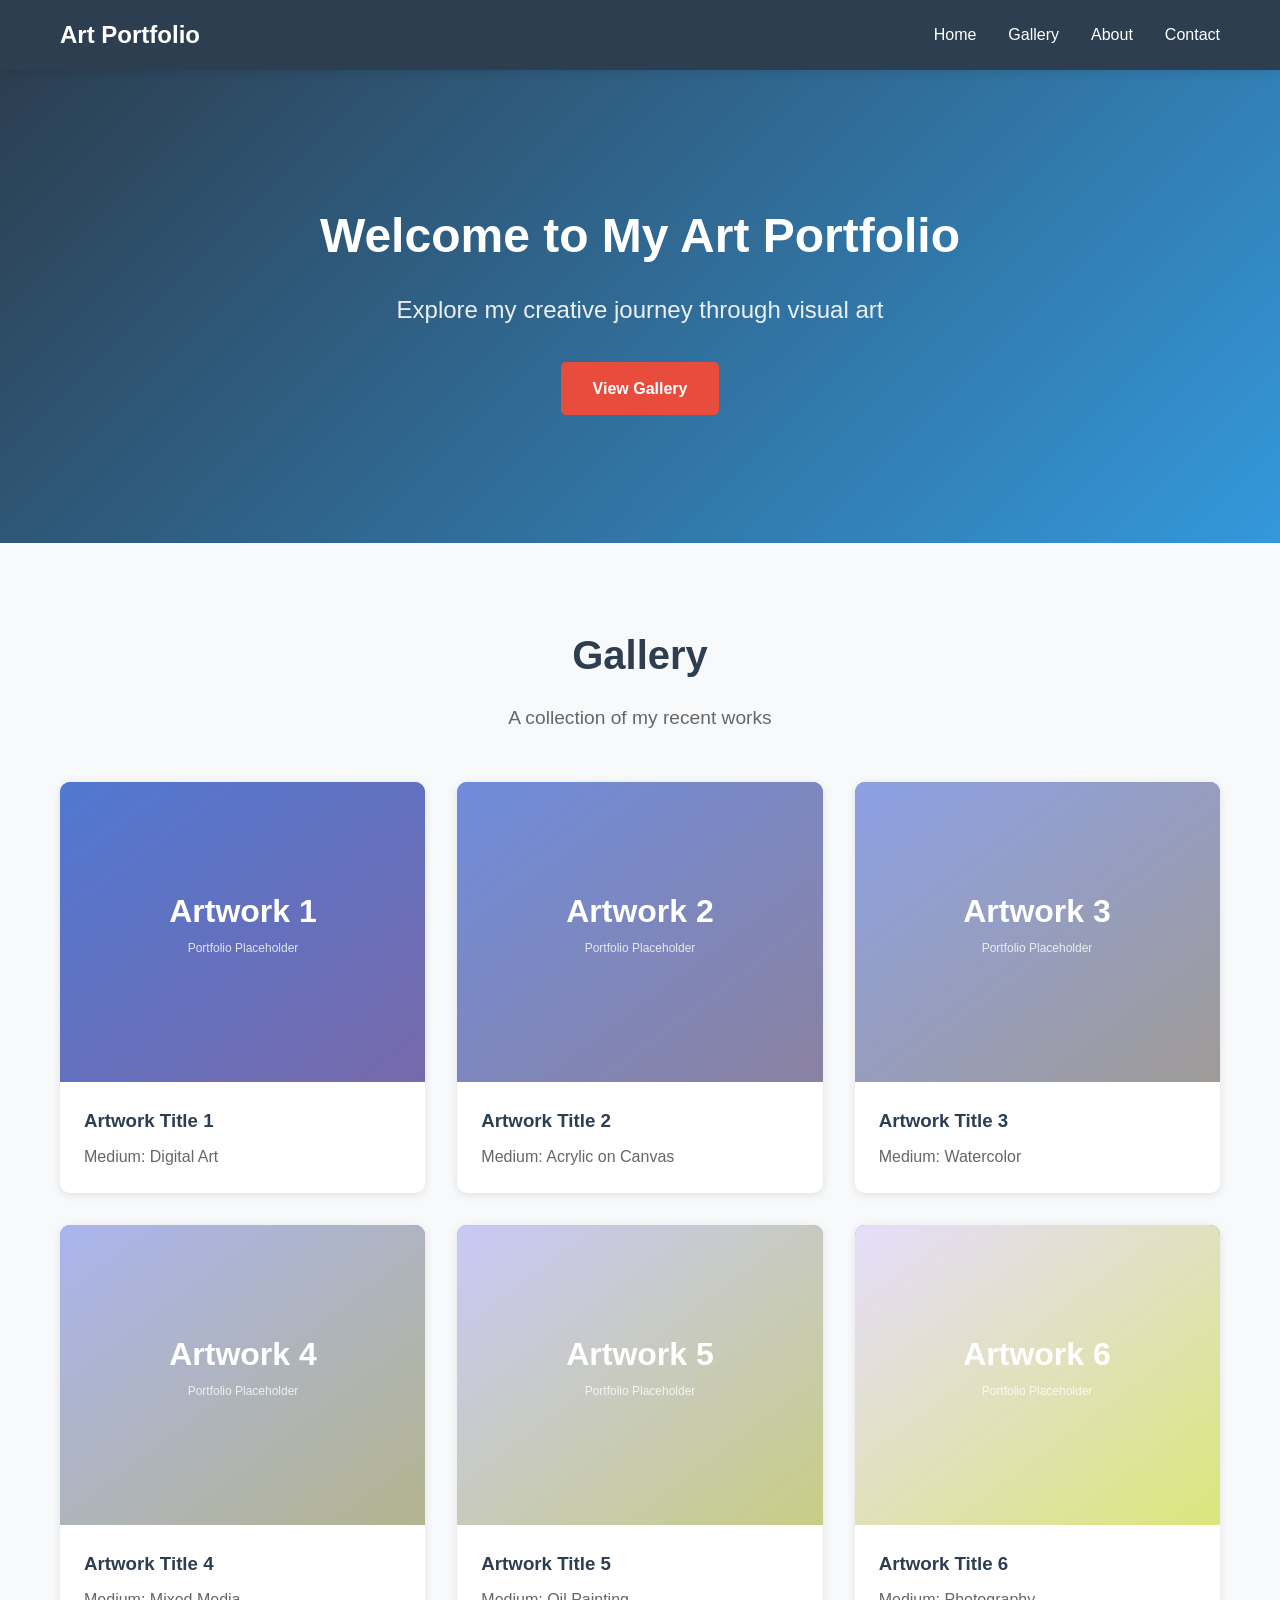
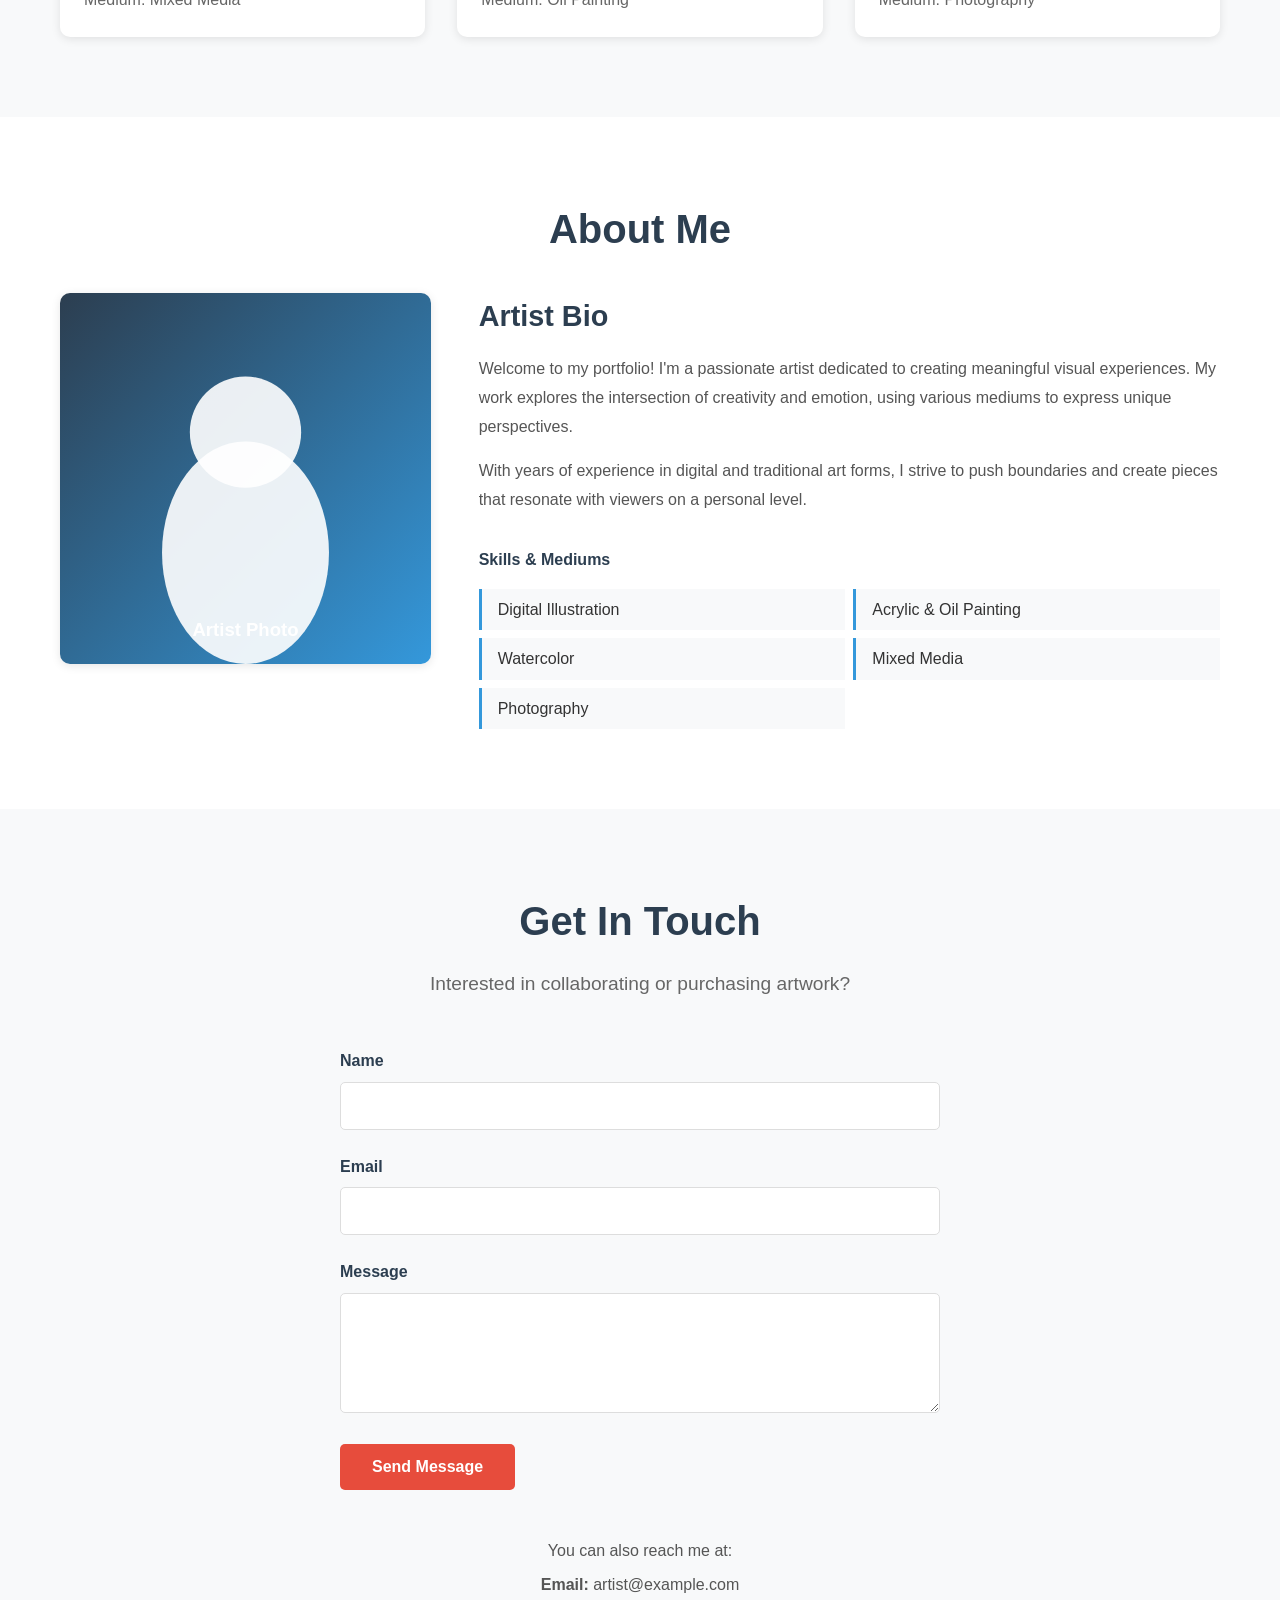
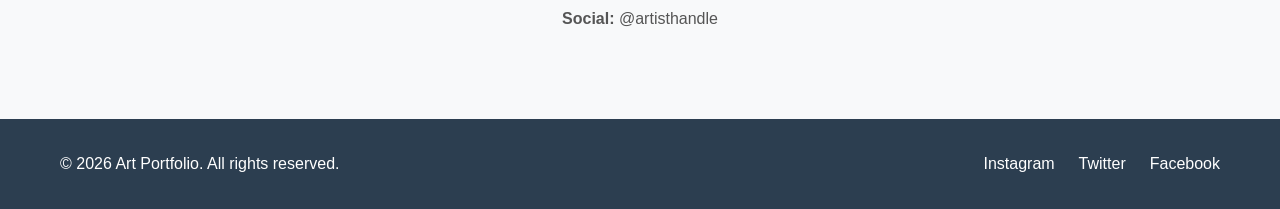
==== commit 02a79d1f: "Merge bc8ab9f2861aa7b6984458892b1df25d8745bd28 into 00eb7d0eea1d7d0c19e3880c205a30a3ca23a524" ====
--- a/index.html
+++ b/index.html
@@ -3,84 +3,174 @@
 <head>
     <meta charset="UTF-8">
     <meta name="viewport" content="width=device-width, initial-scale=1.0">
-    <title>Chris Broussard Art - Acrylic Pours</title>
+    <meta name="description" content="Artist Portfolio - Showcasing creative artwork and projects">
+    <meta name="author" content="Artist Name">
+    <meta name="keywords" content="art, portfolio, gallery, artwork, artist">
+    <title>Art Portfolio</title>
     <link rel="stylesheet" href="styles.css">
+    <link rel="icon" type="image/svg+xml" href="favicon.svg">
 </head>
 <body>
-    <header>
-        <h1>Chris Broussard Art</h1>
-        <p class="subtitle">Acrylic Pour Artist | Austin, TX</p>
-        <nav>
-            <a href="index.html" class="active">Home</a>
-            <a href="series.html">Full Series</a>
-            <a href="admin.html">Admin</a>
-        </nav>
-    </header>
+    <!-- Navigation -->
+    <nav class="navbar">
+        <div class="container">
+            <div class="nav-brand">
+                <h1>Art Portfolio</h1>
+            </div>
+            <button class="nav-toggle" id="navToggle" aria-label="Toggle navigation">
+                <span></span>
+                <span></span>
+                <span></span>
+            </button>
+            <ul class="nav-menu" id="navMenu">
+                <li><a href="#home" class="nav-link">Home</a></li>
+                <li><a href="#gallery" class="nav-link">Gallery</a></li>
+                <li><a href="#about" class="nav-link">About</a></li>
+                <li><a href="#contact" class="nav-link">Contact</a></li>
+            </ul>
+        </div>
+    </nav>
 
-    <main class="landing-page">
-        <section class="gallery">
-            <!-- Statement piece - larger slot -->
-            <div class="art-slot statement-piece" id="art-0">
-                <div class="placeholder">
-                    <span>Statement Piece</span>
+    <!-- Hero Section -->
+    <section id="home" class="hero">
+        <div class="hero-content">
+            <h2 class="hero-title">Welcome to My Art Portfolio</h2>
+            <p class="hero-subtitle">Explore my creative journey through visual art</p>
+            <a href="#gallery" class="btn btn-primary">View Gallery</a>
+        </div>
+    </section>
+
+    <!-- Gallery Section -->
+    <section id="gallery" class="gallery">
+        <div class="container">
+            <h2 class="section-title">Gallery</h2>
+            <p class="section-subtitle">A collection of my recent works</p>
+            <div class="gallery-grid">
+                <div class="gallery-item">
+                    <div class="gallery-image">
+                        <img src="images/placeholder1.svg" alt="Artwork 1" loading="lazy">
+                    </div>
+                    <div class="gallery-info">
+                        <h3>Artwork Title 1</h3>
+                        <p>Medium: Digital Art</p>
+                    </div>
+                </div>
+                <div class="gallery-item">
+                    <div class="gallery-image">
+                        <img src="images/placeholder2.svg" alt="Artwork 2" loading="lazy">
+                    </div>
+                    <div class="gallery-info">
+                        <h3>Artwork Title 2</h3>
+                        <p>Medium: Acrylic on Canvas</p>
+                    </div>
+                </div>
+                <div class="gallery-item">
+                    <div class="gallery-image">
+                        <img src="images/placeholder3.svg" alt="Artwork 3" loading="lazy">
+                    </div>
+                    <div class="gallery-info">
+                        <h3>Artwork Title 3</h3>
+                        <p>Medium: Watercolor</p>
+                    </div>
+                </div>
+                <div class="gallery-item">
+                    <div class="gallery-image">
+                        <img src="images/placeholder4.svg" alt="Artwork 4" loading="lazy">
+                    </div>
+                    <div class="gallery-info">
+                        <h3>Artwork Title 4</h3>
+                        <p>Medium: Mixed Media</p>
+                    </div>
+                </div>
+                <div class="gallery-item">
+                    <div class="gallery-image">
+                        <img src="images/placeholder5.svg" alt="Artwork 5" loading="lazy">
+                    </div>
+                    <div class="gallery-info">
+                        <h3>Artwork Title 5</h3>
+                        <p>Medium: Oil Painting</p>
+                    </div>
+                </div>
+                <div class="gallery-item">
+                    <div class="gallery-image">
+                        <img src="images/placeholder6.svg" alt="Artwork 6" loading="lazy">
+                    </div>
+                    <div class="gallery-info">
+                        <h3>Artwork Title 6</h3>
+                        <p>Medium: Photography</p>
+                    </div>
                 </div>
             </div>
+        </div>
+    </section>
 
-            <!-- Eight regular slots -->
-            <div class="art-slot" id="art-1">
-                <div class="placeholder">
-                    <span>Piece 2</span>
+    <!-- About Section -->
+    <section id="about" class="about">
+        <div class="container">
+            <h2 class="section-title">About Me</h2>
+            <div class="about-content">
+                <div class="about-image">
+                    <img src="images/artist-photo.svg" alt="Artist Photo">
+                </div>
+                <div class="about-text">
+                    <h3>Artist Bio</h3>
+                    <p>Welcome to my portfolio! I'm a passionate artist dedicated to creating meaningful visual experiences. My work explores the intersection of creativity and emotion, using various mediums to express unique perspectives.</p>
+                    <p>With years of experience in digital and traditional art forms, I strive to push boundaries and create pieces that resonate with viewers on a personal level.</p>
+                    <div class="about-skills">
+                        <h4>Skills & Mediums</h4>
+                        <ul>
+                            <li>Digital Illustration</li>
+                            <li>Acrylic & Oil Painting</li>
+                            <li>Watercolor</li>
+                            <li>Mixed Media</li>
+                            <li>Photography</li>
+                        </ul>
+                    </div>
                 </div>
             </div>
-            <div class="art-slot" id="art-2">
-                <div class="placeholder">
-                    <span>Piece 3</span>
+        </div>
+    </section>
+
+    <!-- Contact Section -->
+    <section id="contact" class="contact">
+        <div class="container">
+            <h2 class="section-title">Get In Touch</h2>
+            <p class="section-subtitle">Interested in collaborating or purchasing artwork?</p>
+            <form class="contact-form" id="contactForm">
+                <div class="form-group">
+                    <label for="name">Name</label>
+                    <input type="text" id="name" name="name" required>
                 </div>
+                <div class="form-group">
+                    <label for="email">Email</label>
+                    <input type="email" id="email" name="email" required>
+                </div>
+                <div class="form-group">
+                    <label for="message">Message</label>
+                    <textarea id="message" name="message" rows="5" required></textarea>
+                </div>
+                <button type="submit" class="btn btn-primary">Send Message</button>
+            </form>
+            <div class="contact-info">
+                <p>You can also reach me at:</p>
+                <p><strong>Email:</strong> artist@example.com</p>
+                <p><strong>Social:</strong> @artisthandle</p>
             </div>
-            <div class="art-slot" id="art-3">
-                <div class="placeholder">
-                    <span>Piece 4</span>
-                </div>
+        </div>
+    </section>
+
+    <!-- Footer -->
+    <footer class="footer">
+        <div class="container">
+            <p>&copy; 2026 Art Portfolio. All rights reserved.</p>
+            <div class="social-links">
+                <a href="#" aria-label="Instagram">Instagram</a>
+                <a href="#" aria-label="Twitter">Twitter</a>
+                <a href="#" aria-label="Facebook">Facebook</a>
             </div>
-            <div class="art-slot" id="art-4">
-                <div class="placeholder">
-                    <span>Piece 5</span>
-                </div>
-            </div>
-            <div class="art-slot" id="art-5">
-                <div class="placeholder">
-                    <span>Piece 6</span>
-                </div>
-            </div>
-            <div class="art-slot" id="art-6">
-                <div class="placeholder">
-                    <span>Piece 7</span>
-                </div>
-            </div>
-            <div class="art-slot" id="art-7">
-                <div class="placeholder">
-                    <span>Piece 8</span>
-                </div>
-            </div>
-            <div class="art-slot" id="art-8">
-                <div class="placeholder">
-                    <span>Piece 9</span>
-                </div>
-            </div>
-        </section>
-
-        <section class="series-cta">
-            <a href="series.html" class="series-link">
-                <h2>View Full Series</h2>
-                <p>Explore all 50 pieces in the collection</p>
-            </a>
-        </section>
-    </main>
-
-    <footer>
-        <p>&copy; 2026 Chris Broussard Art. All rights reserved.</p>
+        </div>
     </footer>
 
-    <script src="gallery.js"></script>
+    <script src="script.js"></script>
 </body>
 </html>
--- a/styles.css
+++ b/styles.css
@@ -1,206 +1,294 @@
-/* Global Styles */
+/* ===== CSS Variables ===== */
+:root {
+    --primary-color: #2c3e50;
+    --secondary-color: #3498db;
+    --accent-color: #e74c3c;
+    --text-color: #333;
+    --light-bg: #f8f9fa;
+    --white: #ffffff;
+    --border-color: #ddd;
+    --shadow: 0 2px 10px rgba(0, 0, 0, 0.1);
+    --transition: all 0.3s ease;
+}
+
+/* ===== Reset & Base Styles ===== */
 * {
     margin: 0;
     padding: 0;
     box-sizing: border-box;
 }
 
+html {
+    scroll-behavior: smooth;
+}
+
 body {
     font-family: 'Segoe UI', Tahoma, Geneva, Verdana, sans-serif;
     line-height: 1.6;
-    color: #333;
+    color: var(--text-color);
+    background-color: var(--white);
+}
+
+img {
+    max-width: 100%;
+    height: auto;
+    display: block;
+}
+
+a {
+    text-decoration: none;
+    color: inherit;
+}
+
+/* ===== Container ===== */
+.container {
+    max-width: 1200px;
+    margin: 0 auto;
+    padding: 0 20px;
+}
+
+/* ===== Navigation ===== */
+.navbar {
+    background-color: var(--primary-color);
+    color: var(--white);
+    padding: 1rem 0;
+    position: sticky;
+    top: 0;
+    z-index: 1000;
+    box-shadow: var(--shadow);
+}
+
+.navbar .container {
+    display: flex;
+    justify-content: space-between;
+    align-items: center;
+}
+
+.nav-brand h1 {
+    font-size: 1.5rem;
+    font-weight: 600;
+}
+
+.nav-menu {
+    display: flex;
+    list-style: none;
+    gap: 2rem;
+}
+
+.nav-link {
+    color: var(--white);
+    font-weight: 500;
+    transition: var(--transition);
+}
+
+.nav-link:hover {
+    color: var(--secondary-color);
+}
+
+.nav-toggle {
+    display: none;
+    flex-direction: column;
+    background: none;
+    border: none;
+    cursor: pointer;
+    padding: 0.5rem;
+}
+
+.nav-toggle span {
+    width: 25px;
+    height: 3px;
+    background-color: var(--white);
+    margin: 3px 0;
+    transition: var(--transition);
+}
+
+/* ===== Hero Section ===== */
+.hero {
+    background: linear-gradient(135deg, var(--primary-color), var(--secondary-color));
+    color: var(--white);
+    padding: 8rem 0;
+    text-align: center;
+}
+
+.hero-content {
+    max-width: 800px;
+    margin: 0 auto;
+    padding: 0 20px;
+}
+
+.hero-title {
+    font-size: 3rem;
+    margin-bottom: 1rem;
+    font-weight: 700;
+}
+
+.hero-subtitle {
+    font-size: 1.5rem;
+    margin-bottom: 2rem;
+    opacity: 0.9;
+}
+
+/* ===== Buttons ===== */
+.btn {
+    display: inline-block;
+    padding: 0.875rem 2rem;
+    border-radius: 5px;
+    font-weight: 600;
+    transition: var(--transition);
+    cursor: pointer;
+    border: none;
+    font-size: 1rem;
+}
+
+.btn-primary {
+    background-color: var(--accent-color);
+    color: var(--white);
+}
+
+.btn-primary:hover {
+    background-color: #c0392b;
+    transform: translateY(-2px);
+    box-shadow: 0 4px 12px rgba(231, 76, 60, 0.3);
+}
+
+/* ===== Section Styles ===== */
+section {
+    padding: 5rem 0;
+}
+
+.section-title {
+    font-size: 2.5rem;
+    text-align: center;
+    margin-bottom: 1rem;
+    color: var(--primary-color);
+}
+
+.section-subtitle {
+    text-align: center;
+    font-size: 1.2rem;
+    color: #666;
+    margin-bottom: 3rem;
+}
+
+/* ===== Gallery Section ===== */
+.gallery {
+    background-color: var(--light-bg);
+}
+
+.gallery-grid {
+    display: grid;
+    grid-template-columns: repeat(auto-fit, minmax(300px, 1fr));
+    gap: 2rem;
+    margin-top: 2rem;
+}
+
+.gallery-item {
+    background-color: var(--white);
+    border-radius: 10px;
+    overflow: hidden;
+    box-shadow: var(--shadow);
+    transition: var(--transition);
+}
+
+.gallery-item:hover {
+    transform: translateY(-10px);
+    box-shadow: 0 8px 20px rgba(0, 0, 0, 0.15);
+}
+
+.gallery-image {
+    width: 100%;
+    height: 300px;
     background: linear-gradient(135deg, #667eea 0%, #764ba2 100%);
-    min-height: 100vh;
-}
-
-header {
-    background: rgba(255, 255, 255, 0.95);
-    padding: 2rem;
-    text-align: center;
-    box-shadow: 0 2px 10px rgba(0,0,0,0.1);
-}
-
-header h1 {
-    font-size: 2.5rem;
-    color: #764ba2;
-    margin-bottom: 0.5rem;
-}
-
-header .subtitle {
-    font-size: 1.1rem;
-    color: #666;
-    margin-bottom: 1rem;
-}
-
-nav {
-    margin-top: 1rem;
-}
-
-nav a {
-    display: inline-block;
-    padding: 0.5rem 1.5rem;
-    margin: 0 0.5rem;
-    text-decoration: none;
-    color: #764ba2;
-    border: 2px solid #764ba2;
-    border-radius: 5px;
-    transition: all 0.3s ease;
-}
-
-nav a:hover,
-nav a.active {
-    background: #764ba2;
-    color: white;
-}
-
-main {
-    max-width: 1400px;
-    margin: 2rem auto;
-    padding: 2rem;
-    background: rgba(255, 255, 255, 0.95);
-    border-radius: 10px;
-    box-shadow: 0 5px 20px rgba(0,0,0,0.2);
-}
-
-footer {
-    text-align: center;
-    padding: 2rem;
-    color: white;
-    margin-top: 2rem;
-}
-
-/* Landing Page Gallery */
-.landing-page .gallery {
-    display: grid;
-    grid-template-columns: repeat(3, 1fr);
-    gap: 1.5rem;
-    margin-bottom: 2rem;
-}
-
-.art-slot {
-    position: relative;
-    aspect-ratio: 3/4;
-    background: #f0f0f0;
-    border-radius: 8px;
+    display: flex;
+    align-items: center;
+    justify-content: center;
     overflow: hidden;
-    box-shadow: 0 3px 10px rgba(0,0,0,0.2);
-    transition: transform 0.3s ease;
-    cursor: pointer;
-}
-
-.art-slot:hover {
-    transform: translateY(-5px);
-    box-shadow: 0 5px 20px rgba(0,0,0,0.3);
-}
-
-.art-slot.statement-piece {
-    grid-column: 1 / 3;
-    grid-row: 1 / 3;
-    aspect-ratio: 4/3;
-}
-
-.art-slot img {
+}
+
+.gallery-image img {
     width: 100%;
     height: 100%;
     object-fit: cover;
 }
 
-.art-slot .placeholder {
+.gallery-info {
+    padding: 1.5rem;
+}
+
+.gallery-info h3 {
+    color: var(--primary-color);
+    margin-bottom: 0.5rem;
+}
+
+.gallery-info p {
+    color: #666;
+}
+
+/* ===== About Section ===== */
+.about-content {
+    display: grid;
+    grid-template-columns: 1fr 2fr;
+    gap: 3rem;
+    align-items: start;
+    margin-top: 2rem;
+}
+
+.about-image {
     width: 100%;
-    height: 100%;
-    display: flex;
-    align-items: center;
-    justify-content: center;
-    background: linear-gradient(135deg, #667eea 0%, #764ba2 100%);
-    color: white;
-    font-size: 1.2rem;
-}
-
-.art-slot .art-info {
-    position: absolute;
-    bottom: 0;
-    left: 0;
-    right: 0;
-    background: rgba(0,0,0,0.8);
-    color: white;
-    padding: 1rem;
-    transform: translateY(100%);
-    transition: transform 0.3s ease;
-}
-
-.art-slot:hover .art-info {
-    transform: translateY(0);
-}
-
-.art-info h3 {
-    font-size: 1.1rem;
-    margin-bottom: 0.3rem;
-}
-
-.art-info p {
-    font-size: 0.9rem;
-    color: #ddd;
-}
-
-/* Series CTA */
-.series-cta {
-    text-align: center;
-    margin-top: 3rem;
-}
-
-.series-link {
+    border-radius: 10px;
+    overflow: hidden;
+    box-shadow: var(--shadow);
+}
+
+.about-image img {
+    width: 100%;
+    height: auto;
     display: block;
-    padding: 3rem;
-    background: linear-gradient(135deg, #667eea 0%, #764ba2 100%);
-    color: white;
-    text-decoration: none;
-    border-radius: 10px;
-    transition: transform 0.3s ease;
-}
-
-.series-link:hover {
-    transform: scale(1.02);
-}
-
-.series-link h2 {
-    font-size: 2rem;
-    margin-bottom: 0.5rem;
-}
-
-/* Series Page */
-.series-page h2 {
-    text-align: center;
-    color: #764ba2;
-    margin-bottom: 2rem;
-    font-size: 2rem;
-}
-
-.series-gallery {
+}
+
+.about-text h3 {
+    color: var(--primary-color);
+    font-size: 1.8rem;
+    margin-bottom: 1rem;
+}
+
+.about-text p {
+    margin-bottom: 1rem;
+    color: #555;
+    line-height: 1.8;
+}
+
+.about-skills {
+    margin-top: 2rem;
+}
+
+.about-skills h4 {
+    color: var(--primary-color);
+    margin-bottom: 1rem;
+}
+
+.about-skills ul {
+    list-style: none;
     display: grid;
-    grid-template-columns: repeat(5, 1fr);
-    gap: 1rem;
-}
-
-.series-gallery .art-slot {
-    aspect-ratio: 1;
-}
-
-/* Admin Page */
-.login-section {
-    max-width: 400px;
-    margin: 0 auto;
-}
-
-.login-box {
-    background: white;
-    padding: 2rem;
-    border-radius: 10px;
-}
-
-.login-box h2 {
-    color: #764ba2;
-    margin-bottom: 1.5rem;
-    text-align: center;
+    grid-template-columns: repeat(2, 1fr);
+    gap: 0.5rem;
+}
+
+.about-skills li {
+    padding: 0.5rem;
+    background-color: var(--light-bg);
+    border-left: 3px solid var(--secondary-color);
+    padding-left: 1rem;
+}
+
+/* ===== Contact Section ===== */
+.contact {
+    background-color: var(--light-bg);
+}
+
+.contact-form {
+    max-width: 600px;
+    margin: 0 auto 3rem;
 }
 
 .form-group {
@@ -210,213 +298,137 @@
 .form-group label {
     display: block;
     margin-bottom: 0.5rem;
-    color: #333;
-    font-weight: 500;
+    color: var(--primary-color);
+    font-weight: 600;
 }
 
 .form-group input,
-.form-group textarea,
-.form-group select {
+.form-group textarea {
     width: 100%;
-    padding: 0.75rem;
-    border: 1px solid #ddd;
+    padding: 0.875rem;
+    border: 1px solid var(--border-color);
     border-radius: 5px;
     font-size: 1rem;
+    font-family: inherit;
+    transition: var(--transition);
 }
 
 .form-group input:focus,
 .form-group textarea:focus {
     outline: none;
-    border-color: #764ba2;
-}
-
-.form-group small {
-    display: block;
-    margin-top: 0.5rem;
-    color: #666;
-    font-size: 0.85rem;
-}
-
-.form-row {
-    display: grid;
-    grid-template-columns: 1fr 1fr;
-    gap: 1rem;
-}
-
-.btn-primary {
-    width: 100%;
-    padding: 1rem;
-    background: #764ba2;
-    color: white;
-    border: none;
-    border-radius: 5px;
-    font-size: 1rem;
-    cursor: pointer;
-    transition: background 0.3s ease;
-}
-
-.btn-primary:hover {
-    background: #667eea;
-}
-
-.btn-secondary {
-    padding: 0.5rem 1.5rem;
-    background: #666;
-    color: white;
-    border: none;
-    border-radius: 5px;
-    cursor: pointer;
-    transition: background 0.3s ease;
-}
-
-.btn-secondary:hover {
-    background: #444;
-}
-
-.error-message {
-    color: #d32f2f;
-    margin-top: 1rem;
+    border-color: var(--secondary-color);
+    box-shadow: 0 0 0 3px rgba(52, 152, 219, 0.1);
+}
+
+.contact-info {
     text-align: center;
-}
-
-.login-hint {
+    color: #555;
+}
+
+.contact-info p {
+    margin: 0.5rem 0;
+}
+
+/* ===== Footer ===== */
+.footer {
+    background-color: var(--primary-color);
+    color: var(--white);
+    padding: 2rem 0;
     text-align: center;
-    margin-top: 1rem;
-    color: #666;
-    font-size: 0.9rem;
-}
-
-/* Admin Panel */
-.admin-panel {
-    max-width: 800px;
-    margin: 0 auto;
-}
-
-.admin-header {
+}
+
+.footer .container {
     display: flex;
     justify-content: space-between;
     align-items: center;
-    margin-bottom: 2rem;
-}
-
-.admin-header h2 {
-    color: #764ba2;
-}
-
-.upload-section {
-    background: #f9f9f9;
-    padding: 2rem;
-    border-radius: 10px;
-    margin-bottom: 2rem;
-}
-
-.image-preview {
-    margin-top: 1rem;
-    min-height: 200px;
-    border: 2px dashed #ddd;
-    border-radius: 5px;
+}
+
+.social-links {
     display: flex;
-    align-items: center;
-    justify-content: center;
-}
-
-.image-preview img {
-    max-width: 100%;
-    max-height: 300px;
-    border-radius: 5px;
-}
-
-.manage-section h3 {
-    color: #764ba2;
-    margin-bottom: 1rem;
-}
-
-.art-list {
-    display: grid;
-    gap: 1rem;
-}
-
-.art-item {
-    display: flex;
-    gap: 1rem;
-    padding: 1rem;
-    background: #f9f9f9;
-    border-radius: 8px;
-    align-items: center;
-}
-
-.art-item img {
-    width: 100px;
-    height: 100px;
-    object-fit: cover;
-    border-radius: 5px;
-}
-
-.art-item-info {
-    flex: 1;
-}
-
-.art-item-info h4 {
-    color: #764ba2;
-    margin-bottom: 0.3rem;
-}
-
-.art-item-info p {
-    font-size: 0.9rem;
-    color: #666;
-}
-
-.art-item-actions button {
-    padding: 0.5rem 1rem;
-    background: #d32f2f;
-    color: white;
-    border: none;
-    border-radius: 5px;
-    cursor: pointer;
-    transition: background 0.3s ease;
-}
-
-.art-item-actions button:hover {
-    background: #b71c1c;
-}
-
-/* Responsive Design */
-@media (max-width: 1024px) {
-    .series-gallery {
-        grid-template-columns: repeat(4, 1fr);
-    }
-}
-
+    gap: 1.5rem;
+}
+
+.social-links a {
+    color: var(--white);
+    transition: var(--transition);
+}
+
+.social-links a:hover {
+    color: var(--secondary-color);
+}
+
+/* ===== Responsive Design ===== */
 @media (max-width: 768px) {
-    .landing-page .gallery {
-        grid-template-columns: repeat(2, 1fr);
-    }
-    
-    .art-slot.statement-piece {
-        grid-column: 1 / 3;
-        grid-row: 1 / 2;
-    }
-    
-    .series-gallery {
-        grid-template-columns: repeat(3, 1fr);
-    }
-    
-    .form-row {
+    .nav-menu {
+        position: absolute;
+        top: 100%;
+        left: 0;
+        width: 100%;
+        background-color: var(--primary-color);
+        flex-direction: column;
+        padding: 1rem 0;
+        gap: 0;
+        transform: translateX(-100%);
+        transition: var(--transition);
+    }
+
+    .nav-menu.active {
+        transform: translateX(0);
+    }
+
+    .nav-menu li {
+        padding: 0.5rem 0;
+        text-align: center;
+    }
+
+    .nav-toggle {
+        display: flex;
+    }
+
+    .hero-title {
+        font-size: 2rem;
+    }
+
+    .hero-subtitle {
+        font-size: 1.2rem;
+    }
+
+    .section-title {
+        font-size: 2rem;
+    }
+
+    .gallery-grid {
         grid-template-columns: 1fr;
     }
+
+    .about-content {
+        grid-template-columns: 1fr;
+    }
+
+    .footer .container {
+        flex-direction: column;
+        gap: 1rem;
+    }
+
+    .about-skills ul {
+        grid-template-columns: 1fr;
+    }
 }
 
 @media (max-width: 480px) {
-    .landing-page .gallery {
-        grid-template-columns: 1fr;
-    }
-    
-    .art-slot.statement-piece {
-        grid-column: 1;
-        grid-row: auto;
-    }
-    
-    .series-gallery {
-        grid-template-columns: repeat(2, 1fr);
-    }
-}
+    .hero {
+        padding: 4rem 0;
+    }
+
+    .hero-title {
+        font-size: 1.75rem;
+    }
+
+    .hero-subtitle {
+        font-size: 1rem;
+    }
+
+    section {
+        padding: 3rem 0;
+    }
+}
